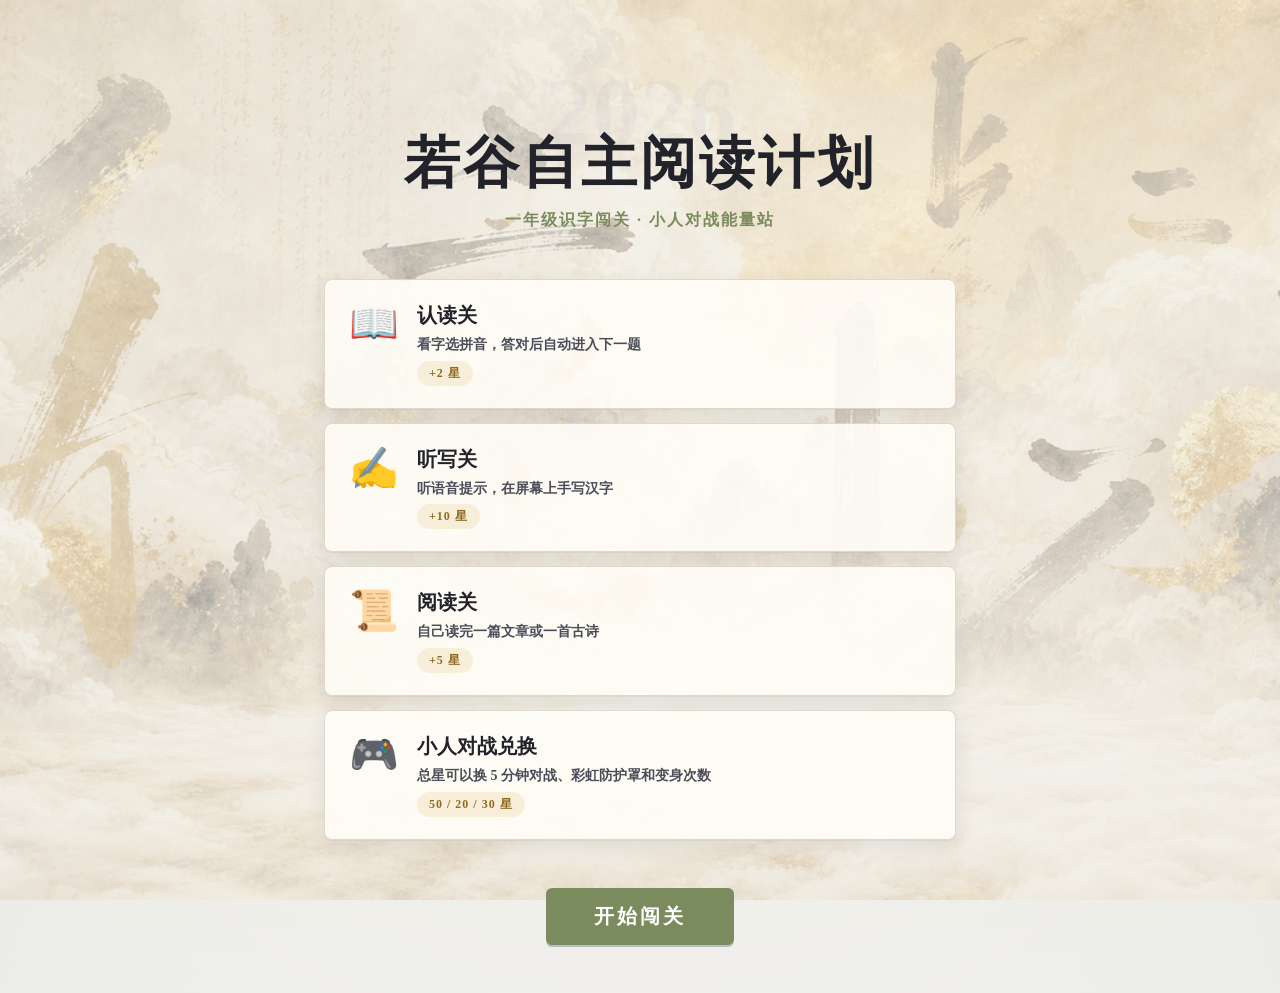
==== index.html @ 194ad08b "Deploy: add Ruogu duel stage, myth backgrounds, and star exchange - Add 若谷小人对战台 with character-based" ====
<!doctype html>
<html lang="zh-CN">
  <head>
    <meta charset="UTF-8" />
    <meta name="viewport" content="width=device-width, initial-scale=1, viewport-fit=cover, user-scalable=no" />
    <meta name="theme-color" content="#2c4a7c" />
    <meta name="apple-mobile-web-app-capable" content="yes" />
    <meta name="mobile-web-app-capable" content="yes" />
    <meta name="apple-mobile-web-app-status-bar-style" content="black-translucent" />
    <meta name="apple-mobile-web-app-title" content="自主阅读" />
    <title>若谷自主阅读计划</title>
    <link rel="manifest" href="./manifest.webmanifest" />
    <link rel="apple-touch-icon" href="./icons/icon-180.png" />
    <link rel="stylesheet" href="./styles.css" />
    <style>
      :root {
        --primary: #7a8b5e;
        --primary-deep: #4a5538;
        --accent: #b8453a;
      }
      .page-bg {
        position: fixed;
        inset: 0;
        z-index: 0;
        background-size: cover;
        background-position: center;
        background-repeat: no-repeat;
      }
      .page-bg::before {
        content: "";
        position: absolute;
        inset: 0;
        background: rgba(244, 242, 237, .62);
      }
    </style>
  </head>
  <body>
    <div class="page-bg" style="background-image: url('./assets/backgrounds/06_cloud_characters.png');"></div>
    <main class="landing-shell">
      <div class="landing-hero">
        <span class="landing-number">2026</span>
        <h1 class="landing-title">若谷自主阅读计划</h1>
        <p class="landing-sub">一年级识字闯关 · 小人对战能量站</p>
      </div>

      <section class="module-grid">
        <div class="module-card" data-mode="recognize">
          <div class="module-icon">&#x1F4D6;</div>
          <div class="module-card-body">
            <h3>认读关</h3>
            <p>看字选拼音，答对后自动进入下一题</p>
            <span class="module-stars">+2 星</span>
          </div>
        </div>
        <div class="module-card" data-mode="dictation">
          <div class="module-icon">&#x270D;</div>
          <div class="module-card-body">
            <h3>听写关</h3>
            <p>听语音提示，在屏幕上手写汉字</p>
            <span class="module-stars">+10 星</span>
          </div>
        </div>
        <div class="module-card" data-mode="reading">
          <div class="module-icon">&#x1F4DC;</div>
          <div class="module-card-body">
            <h3>阅读关</h3>
            <p>自己读完一篇文章或一首古诗</p>
            <span class="module-stars">+5 星</span>
          </div>
        </div>
        <div class="module-card" onclick="location.href='./若谷冒险游戏/index.html'">
          <div class="module-icon">&#x1F3AE;</div>
          <div class="module-card-body">
            <h3>小人对战兑换</h3>
            <p>总星可以换 5 分钟对战、彩虹防护罩和变身次数</p>
            <span class="module-stars">50 / 20 / 30 星</span>
          </div>
        </div>
      </section>

      <div class="landing-cta">
        <a class="landing-button" href="./game.html">开始闯关</a>
      </div>
    </main>
  </body>
</html>
---- styles.css ----
/* ============================================
   晴空染坊 Sky & Indigo — 若谷汉字闯关
   美学方向：蓝靛染布 × 编辑杂志风
   ============================================ */

:root {
  /* ---- Font stacks: 禁止 Inter / Roboto / Arial ---- */
  --font-display: 'KaiTi', 'STKaiti', '华文楷体', '楷体', 'Noto Serif CJK SC', serif;
  --font-heading: 'KaiTi', 'STKaiti', '华文楷体', '楷体', 'Noto Serif CJK SC', serif;
  --font-body: 'KaiTi', 'STKaiti', '华文楷体', '楷体', 'Noto Serif CJK SC', serif;
  --font-latin: 'Georgia', 'Noto Serif', 'Charter', serif;
  --font-ui: 'Times New Roman', 'STIX Two Text', serif;

  /* ---- Palette ---- */
  --paper: #f7f6f2;
  --paper-warm: #eeede6;
  --ink: #22222a;
  --ink-soft: #4a4d58;
  --ink-muted: #9a9a98;
  --primary: #5b7cb5;
  --primary-deep: #2c4a7c;
  --accent: #d4684c;
  --accent-deep: #b84a30;
  --line: #d8d6ce;

  /* ---- Shadows ---- */
  --shadow-soft: 0 1px 4px rgba(0, 0, 0, .04);
  --shadow-card: 0 2px 12px rgba(0, 0, 0, .05);
  --shadow-button: 0 2px 0 rgba(44, 74, 124, .25);

  /* ---- Page ---- */
  --page-bg:
    radial-gradient(ellipse at 50% 30%, transparent 55%, rgba(91, 124, 181, .04) 100%),
    linear-gradient(180deg, #f7f6f2 0%, #f0eee8 40%, #eeede6 70%, #f2f1ec 100%);

  font-family: var(--font-body);
}

* { box-sizing: border-box; }

body {
  margin: 0;
  min-height: 100vh;
  color: var(--ink);
  background: var(--page-bg);
  -webkit-font-smoothing: antialiased;
}

body::before {
  content: '';
  position: fixed;
  inset: 0;
  z-index: 0;
  pointer-events: none;
  opacity: .04;
  background-image: url("data:image/svg+xml,%3Csvg viewBox='0 0 256 256' xmlns='http://www.w3.org/2000/svg'%3E%3Cfilter id='n'%3E%3CfeTurbulence type='fractalNoise' baseFrequency='1.3' numOctaves='5'/%3E%3C/filter%3E%3Crect width='100%25' height='100%25' filter='url(%23n)'/%3E%3C/svg%3E");
}

button {
  border: 0;
  font: inherit;
  cursor: pointer;
  touch-action: manipulation;
}

/* ---- Shell ---- */
.app-shell {
  width: min(980px, 100%);
  min-height: 100vh;
  margin: 0 auto;
  padding: max(18px, env(safe-area-inset-top)) 18px max(22px, env(safe-area-inset-bottom));
  display: grid;
  grid-template-rows: auto auto auto 1fr auto;
  gap: 16px;
  position: relative;
  z-index: 1;
}

/* ---- Topbar ---- */
.topbar {
  display: flex;
  align-items: flex-end;
  justify-content: space-between;
  gap: 16px;
  padding-bottom: 16px;
  border-bottom: 1px solid var(--line);
  position: relative;
}

.topbar::before {
  content: '01';
  position: absolute;
  top: -14px;
  left: -6px;
  font-family: var(--font-latin);
  font-size: 88px;
  font-weight: 700;
  color: rgba(91, 124, 181, .055);
  line-height: 1;
  pointer-events: none;
}

.eyebrow {
  margin: 0 0 4px;
  color: var(--primary);
  font-family: var(--font-latin);
  font-size: 11px;
  font-weight: 700;
  letter-spacing: 3px;
  text-transform: uppercase;
}

h1 {
  margin: 0;
  font-family: var(--font-heading);
  font-size: clamp(30px, 6vw, 54px);
  letter-spacing: 2px;
  line-height: 1.1;
}

.stats {
  display: flex;
  gap: 6px;
}

.stats div {
  width: auto;
  min-width: 64px;
  padding: 6px 14px;
  border: 1px solid var(--line);
  border-radius: 6px;
  background: rgba(255, 255, 255, .65);
  display: flex;
  flex-direction: row;
  align-items: center;
  gap: 6px;
  box-shadow: var(--shadow-soft);
}

.stats div:first-child::before {
  content: '\2605';
  font-size: 16px;
  color: var(--accent);
}

.stats div:last-child::before {
  content: '\2726';
  font-size: 14px;
  color: var(--primary);
}

.stats div:only-child::before {
  content: '\2605';
  font-size: 16px;
  color: var(--accent);
}

.stats span {
  display: inline;
  font-family: var(--font-ui);
  font-size: 22px;
  font-weight: 700;
  line-height: 1;
}

.stats small {
  color: var(--ink-muted);
  font-size: 12px;
  font-weight: 700;
}

.profile-tool-button {
  align-self: center;
  min-height: 34px;
  padding: 6px 12px;
  border: 1px solid var(--line);
  border-radius: 6px;
  background: rgba(255,255,255,.72);
  color: var(--primary-deep);
  font-weight: 900;
  box-shadow: var(--shadow-soft);
}

.profile-overlay {
  position: fixed;
  inset: 0;
  z-index: 80;
  display: grid;
  place-items: center;
  padding: 18px;
  background: rgba(34,34,42,.46);
}

.profile-card {
  width: min(720px, 100%);
  position: relative;
  display: grid;
  gap: 12px;
  padding: 20px;
  border: 1px solid var(--line);
  border-radius: 6px;
  background: var(--paper);
  box-shadow: 0 20px 50px rgba(0,0,0,.2);
}

.profile-card h2 { margin: 0; font-size: clamp(28px, 5vw, 42px); }
.profile-note { margin: 0; color: var(--ink-soft); font-weight: 800; line-height: 1.5; }

.profile-card textarea {
  width: 100%;
  min-height: 240px;
  resize: vertical;
  border: 1px solid var(--line);
  border-radius: 6px;
  background: #fff;
  color: var(--ink);
  padding: 10px;
  font-family: var(--font-ui);
  font-size: 13px;
  line-height: 1.4;
}

.profile-field {
  display: grid;
  gap: 6px;
  color: var(--ink-soft);
  font-weight: 900;
}

.profile-field textarea {
  min-height: 96px;
}

.profile-actions {
  display: flex;
  gap: 10px;
  flex-wrap: wrap;
}

.profile-file-button {
  min-height: 44px;
  display: inline-flex;
  align-items: center;
  justify-content: center;
  padding: 10px 24px;
  border: 1px solid var(--line);
  border-radius: 999px;
  background: rgba(255,255,255,.65);
  color: var(--primary-deep);
  font-weight: 900;
  cursor: pointer;
}

.profile-file-button input {
  position: absolute;
  opacity: 0;
  pointer-events: none;
  width: 1px;
  height: 1px;
}

.profile-raw summary {
  color: var(--primary-deep);
  font-weight: 900;
  cursor: pointer;
  margin-bottom: 8px;
}

.profile-close {
  position: absolute;
  top: 10px;
  right: 10px;
  width: 34px;
  height: 34px;
  border-radius: 50%;
  background: #fff;
  color: var(--ink-soft);
  font-weight: 900;
}

/* ---- Quest card ---- */
.quest-card {
  position: relative;
  overflow: hidden;
  display: flex;
  align-items: center;
  justify-content: space-between;
  gap: 16px;
  padding: 20px 24px;
  border: 1px solid var(--line);
  border-radius: 6px;
  background: rgba(255, 255, 255, .45);
  box-shadow: var(--shadow-card);
}

.quest-card::before {
  content: '';
  position: absolute;
  top: -50%;
  right: -20%;
  width: 60%;
  height: 200%;
  background: linear-gradient(135deg, transparent 40%, rgba(91, 124, 181, .04) 100%);
  transform: rotate(-15deg);
  pointer-events: none;
}

.quest-card p {
  margin: 0 0 4px;
  font-family: var(--font-latin);
  font-size: 11px;
  font-weight: 700;
  letter-spacing: 3px;
  text-transform: uppercase;
  color: var(--ink-muted);
}

.quest-card strong {
  font-family: var(--font-display);
  font-size: clamp(22px, 4vw, 30px);
}

.quest-card small {
  display: block;
  margin-top: 6px;
  color: var(--ink-muted);
  font-weight: 700;
}

/* ---- Mode tabs ---- */
.mode-tabs {
  display: grid;
  grid-template-columns: repeat(3, 1fr);
  gap: 1px;
  border: 1px solid var(--line);
  border-radius: 6px;
  overflow: hidden;
}

.tab {
  height: 56px;
  border-radius: 0;
  background: rgba(255, 255, 255, .6);
  color: var(--ink-soft);
  font-size: 15px;
  font-weight: 800;
  border-right: 1px solid var(--line);
  display: flex;
  align-items: center;
  justify-content: center;
  gap: 6px;
  transition: background .15s ease;
}

.tab:last-child { border-right: 0; }

.tab:hover {
  background: rgba(255, 255, 255, .85);
  border-color: var(--line);
  transform: none;
  box-shadow: none;
}

.tab.active {
  background: var(--primary);
  color: #fff;
  border-color: var(--primary);
  box-shadow: inset 0 1px 0 rgba(255, 255, 255, .15);
  transform: none;
}

/* ---- Scope bar ---- */
.scope-tabs {
  display: flex;
  gap: 8px;
  justify-content: center;
  margin-bottom: 10px;
}

.scope-tab {
  font-family: inherit;
  font-size: 14px;
  font-weight: 800;
  padding: 5px 18px;
  border-radius: 999px;
  border: 1px solid var(--line);
  background: rgba(255, 255, 255, .65);
  color: var(--ink-soft);
  cursor: pointer;
  transition: all .15s ease;
}

.scope-tab:hover {
  border-color: var(--primary);
  transform: translateY(-1px);
}

.scope-tab.active {
  background: var(--primary);
  color: #fff;
  border-color: var(--primary);
  box-shadow: 0 2px 8px rgba(91, 124, 181, .25);
}

/* ---- Stage row ---- */
.stage {
  min-height: 440px;
  display: grid;
}

.stage-row {
  display: grid;
  grid-template-columns: minmax(0, 1fr) 260px;
  gap: 16px;
  align-items: stretch;
}

/* 阅读关列表等无侧栏内容撑满 */
.stage-row:has(.forge-side.hidden) {
  grid-template-columns: 1fr;
}

.stage-row > .stage { min-width: 0; }

.duel-exchange {
  display: grid;
  gap: 12px;
  align-content: start;
  padding: 14px;
  border: 1px solid var(--line);
  border-radius: 6px;
  background:
    radial-gradient(circle at 90% 10%, rgba(212, 104, 76, .09), transparent 16rem),
    rgba(255, 255, 255, .6);
  box-shadow: var(--shadow-soft);
  min-height: 100%;
}

.duel-exchange-head {
  display: grid;
  gap: 10px;
  padding-bottom: 10px;
  border-bottom: 1px solid var(--line);
}

.duel-exchange-head p {
  margin: 0 0 4px;
  color: var(--ink-muted);
  font-family: var(--font-latin);
  font-size: 11px;
  font-weight: 700;
  letter-spacing: 2px;
  text-transform: uppercase;
}

.duel-exchange-head strong {
  display: block;
  color: var(--primary-deep);
  font-size: 21px;
  line-height: 1.25;
}

.duel-open-link {
  min-height: 40px;
  display: grid;
  place-items: center;
  padding: 8px 14px;
  border-radius: 6px;
  background: var(--primary-deep);
  color: #fff;
  font-weight: 900;
  text-decoration: none;
}

.duel-wallet {
  display: grid;
  grid-template-columns: 1fr;
  gap: 8px;
}

.duel-wallet span {
  min-height: 54px;
  display: grid;
  align-content: center;
  gap: 2px;
  padding: 8px 12px;
  border: 1px solid var(--line);
  border-radius: 6px;
  background: #fff;
  color: var(--ink-soft);
  font-weight: 800;
}

.duel-wallet span strong {
  color: var(--primary-deep);
  font-family: var(--font-ui);
  font-size: 24px;
  line-height: 1;
}

.duel-wallet span small {
  color: var(--ink-muted);
  font-size: 12px;
  font-weight: 900;
}

.duel-buy-row {
  display: grid;
  gap: 8px;
}

.duel-buy-row button {
  width: 100%;
  min-height: 44px;
  border-radius: 6px;
  padding: 8px 14px;
}

.duel-buy-row button:disabled {
  opacity: .45;
  cursor: not-allowed;
}

.duel-exchange-feedback {
  color: var(--ink-muted);
  font-size: 13px;
  font-weight: 800;
  line-height: 1.45;
}

/* ---- Cards ---- */
.study-card,
.challenge,
.reader,
.armory,
.result-card {
  align-self: stretch;
  border: 1px solid var(--line);
  border-radius: 6px;
  background: rgba(255, 255, 255, .65);
  box-shadow: var(--shadow-card);
  padding: clamp(18px, 4vw, 34px);
}

/* ---- Duel stage ---- */
.duel-card {
  align-self: stretch;
  border: 1px solid var(--line);
  border-radius: 6px;
  background: rgba(255, 255, 255, .65);
  box-shadow: var(--shadow-card);
  padding: clamp(12px, 2vw, 18px);
  display: grid;
  gap: 12px;
}

.duel-head,
.duel-actions {
  display: flex;
  justify-content: space-between;
  gap: 12px;
  align-items: center;
}

.duel-head h2 { margin: 0; font-size: clamp(26px, 5vw, 42px); }
.duel-head span { color: var(--ink-muted); font-weight: 800; }

.duel-record {
  min-width: 90px;
  padding: 8px 12px;
  border: 1px solid var(--line);
  border-radius: 6px;
  background: #fff;
  color: var(--primary-deep);
  font-weight: 900;
  text-align: center;
}

.duel-layout {
  display: grid;
  grid-template-columns: 190px minmax(0, 1fr) 190px;
  gap: 10px;
  align-items: stretch;
}

.duel-panel {
  display: grid;
  align-content: start;
  gap: 8px;
  padding: 10px;
  border: 1px solid var(--line);
  border-radius: 6px;
  background: rgba(247, 246, 242, .7);
}

.duel-panel-title {
  display: grid;
  gap: 2px;
  color: var(--primary-deep);
}

.duel-panel-title span {
  color: var(--ink-muted);
  font-weight: 800;
  font-size: 13px;
}

.duel-panel select {
  width: 100%;
  min-height: 34px;
  border: 1px solid var(--line);
  border-radius: 6px;
  background: #fff;
  padding: 6px 8px;
  font: inherit;
  font-weight: 800;
}

.duel-moves {
  display: grid;
  grid-template-columns: repeat(3, minmax(0, 1fr));
  gap: 6px;
}

.duel-moves button {
  min-height: 48px;
  display: grid;
  place-items: center;
  gap: 2px;
  border: 1px solid var(--line);
  border-radius: 6px;
  background: #fff;
  box-shadow: var(--shadow-button);
  color: var(--ink);
  font: inherit;
  font-weight: 900;
  cursor: pointer;
}

.duel-moves span {
  width: 24px;
  height: 24px;
  display: grid;
  place-items: center;
  border-radius: 50%;
  background: var(--primary);
  color: #fff;
  font-size: 13px;
}

.duel-panel.right .duel-moves span { background: var(--accent); }
.duel-moves b { font-size: 12px; line-height: 1.1; }

.duel-stage {
  display: grid;
  grid-template-rows: auto 1fr auto;
  min-height: 430px;
  border: 1px solid var(--line);
  border-radius: 6px;
  overflow: hidden;
  background: rgba(255, 255, 255, .45);
}

.duel-score {
  display: grid;
  grid-template-columns: 1fr auto 1fr;
  gap: 8px;
  align-items: center;
  padding: 8px;
  border-bottom: 1px solid var(--line);
}

.duel-score > strong {
  width: 44px;
  height: 44px;
  display: grid;
  place-items: center;
  border-radius: 50%;
  background: var(--primary-deep);
  color: #fff;
}

.duel-hp {
  display: grid;
  gap: 4px;
  color: var(--ink-soft);
  font-weight: 900;
}

.duel-hp.right { text-align: right; }
.duel-hp i { height: 10px; border-radius: 999px; background: var(--line); overflow: hidden; }
.duel-hp em { display: block; height: 100%; background: linear-gradient(90deg, #5e9c67, #c9bd4d); transition: width .25s ease; }
.duel-hp.right em { margin-left: auto; background: linear-gradient(90deg, #e3a240, var(--accent)); }
.duel-hp small { color: var(--ink-muted); }

.duel-arena {
  position: relative;
  min-height: 330px;
  overflow: hidden;
  background:
    radial-gradient(circle at 50% 28%, rgba(212, 104, 76, .16), transparent 14rem),
    linear-gradient(180deg, #e5edf1, #f5f1e7 52%, #b49b70);
}

.duel-sun {
  position: absolute;
  top: 28px;
  left: 50%;
  width: 96px;
  height: 96px;
  transform: translateX(-50%);
  border-radius: 50%;
  background: radial-gradient(circle at 35% 30%, #fff8d8, #d6a642);
  opacity: .55;
}

.duel-ground {
  position: absolute;
  left: -5%;
  right: -5%;
  bottom: 0;
  height: 96px;
  background: linear-gradient(180deg, #a98a60, #6e5945);
}

.duel-fighter {
  position: absolute;
  bottom: 64px;
  width: 132px;
  height: 140px;
  display: grid;
  place-items: center;
  transform-origin: 50% 100%;
  z-index: 3;
}

.duel-fighter.left { left: 13%; }
.duel-fighter.right { right: 13%; transform: scaleX(-1); }
.duel-sprite { width: 132px; height: 132px; object-fit: contain; filter: drop-shadow(0 14px 12px rgba(0,0,0,.18)); }
.duel-weapon { position: absolute; width: 54px; height: 54px; object-fit: cover; border-radius: 6px; right: -4px; top: 18px; opacity: .75; mix-blend-mode: multiply; }
.duel-fighter.right .duel-weapon { right: auto; left: -4px; }

.duel-fighter.idle { animation: duelIdle 1.4s ease-in-out infinite; }
.duel-fighter.charge { animation: duelCharge .58s ease; }
.duel-fighter.right.charge { animation: duelChargeRight .58s ease; }
.duel-fighter.smash { animation: duelSmash .62s ease; }
.duel-fighter.spin { animation: duelSpin .7s ease; }
.duel-fighter.kick { animation: duelKick .68s ease; }
.duel-fighter.right.kick { animation: duelKickRight .68s ease; }
.duel-fighter.combo { animation: duelCombo .78s ease; }
.duel-fighter.right.combo { animation: duelComboRight .78s ease; }
.duel-fighter.dodge { animation: duelDodge .5s ease; }
.duel-fighter.guard { filter: drop-shadow(0 0 18px rgba(91,124,181,.58)); }
.duel-fighter.beam { animation: duelCast .62s ease; }
.duel-fighter.bind { animation: duelCast .62s ease; }
.duel-fighter.ultimate { animation: duelUltimate .92s ease; filter: drop-shadow(0 0 26px rgba(214,166,66,.75)); }
.duel-fighter.hurt { animation: duelHurt .42s ease; }
.duel-fighter.left.hurt { animation: duelHurtLeft .42s ease; }
.duel-fighter.win { animation: duelWin .85s ease-in-out infinite; }

.duel-impact,
.duel-damage {
  position: absolute;
  z-index: 8;
  opacity: 0;
  pointer-events: none;
}

.duel-impact {
  top: 48%;
  width: 14px;
  height: 14px;
  border-radius: 50%;
  background: radial-gradient(circle, #fff 0 8%, #f2cf78 15% 30%, rgba(212,104,76,.55) 34%, transparent 70%);
}

.duel-impact.show { animation: duelImpact .42s ease; }
.duel-damage { top: 38%; color: var(--accent); font-size: 28px; font-weight: 900; text-shadow: 0 2px #fff; }
.duel-damage.show { animation: duelDamage .72s ease; }

.duel-line {
  min-height: 38px;
  padding: 8px 10px;
  border-top: 1px solid var(--line);
  color: var(--primary-deep);
  font-weight: 900;
}

@keyframes duelIdle { 0%,100%{translate:0 0} 50%{translate:0 -5px} }
@keyframes duelCharge { 0%{translate:0 0} 45%{translate:140px 0; scale:1.05} 100%{translate:0 0} }
@keyframes duelChargeRight { 0%{translate:0 0} 45%{translate:-140px 0; scale:1.05} 100%{translate:0 0} }
@keyframes duelSmash { 0%{translate:0 0; rotate:0} 42%{translate:0 -36px; rotate:-9deg} 62%{translate:20px 8px; rotate:7deg} 100%{translate:0 0; rotate:0} }
@keyframes duelSpin { 0%{rotate:0; scale:1} 55%{rotate:360deg; scale:1.08} 100%{rotate:0; scale:1} }
@keyframes duelKick { 0%{translate:0 0; rotate:0} 48%{translate:86px -44px; rotate:-18deg} 100%{translate:0 0; rotate:0} }
@keyframes duelKickRight { 0%{translate:0 0; rotate:0} 48%{translate:-86px -44px; rotate:-18deg} 100%{translate:0 0; rotate:0} }
@keyframes duelCombo { 0%{translate:0 0} 25%{translate:60px 0} 45%{translate:20px 0} 68%{translate:86px -5px} 100%{translate:0 0} }
@keyframes duelComboRight { 0%{translate:0 0} 25%{translate:-60px 0} 45%{translate:-20px 0} 68%{translate:-86px -5px} 100%{translate:0 0} }
@keyframes duelDodge { 0%{translate:0 0; opacity:1} 45%{translate:-48px -10px; opacity:.4} 100%{translate:0 0; opacity:1} }
@keyframes duelCast { 0%{scale:1} 45%{scale:1.08; translate:0 -8px} 100%{scale:1; translate:0 0} }
@keyframes duelUltimate { 0%{scale:1; translate:0 0} 35%{scale:1.16; translate:0 -24px} 56%{scale:1.2; translate:90px 0} 100%{scale:1; translate:0 0} }
@keyframes duelHurt { 0%{translate:0 0} 40%{translate:28px 0; rotate:5deg} 100%{translate:0 0} }
@keyframes duelHurtLeft { 0%{translate:0 0} 40%{translate:-28px 0; rotate:-5deg} 100%{translate:0 0} }
@keyframes duelWin { 0%,100%{translate:0 0} 50%{translate:0 -10px; rotate:3deg} }
@keyframes duelImpact { 0%{opacity:0; scale:.2} 42%{opacity:1; scale:8} 100%{opacity:0; scale:11} }
@keyframes duelDamage { 0%{opacity:0; translate:0 8px; scale:.8} 20%{opacity:1} 100%{opacity:0; translate:0 -48px; scale:1.12} }


.forge-scene {
  align-self: stretch;
  border: 1px solid var(--line);
  border-radius: 6px;
  background: rgba(255, 255, 255, .65);
  box-shadow: var(--shadow-card);
  padding: clamp(18px, 4vw, 34px);
}

.study-card {
  display: grid;
  grid-template-rows: auto 1fr auto auto auto;
  text-align: center;
}

/* ---- Level badge ---- */
.level-badge {
  justify-self: start;
  padding: 6px 14px;
  border-radius: 4px;
  background: var(--primary);
  color: #fff;
  font-family: var(--font-ui);
  font-size: 13px;
  font-weight: 700;
  letter-spacing: 1px;
}

.card-pinyin {
  min-height: 40px;
  color: var(--primary-deep);
  font-family: var(--font-ui);
  font-size: clamp(24px, 5vw, 38px);
  font-weight: 700;
}

/* ---- Big word ---- */
.big-word {
  display: grid;
  place-items: center;
  min-height: 180px;
  font-family: var(--font-display);
  font-size: clamp(126px, 24vw, 230px);
  line-height: 1;
  font-weight: 900;
  color: var(--ink);
  text-shadow: 0 8px 0 rgba(44, 74, 124, .07);
}

.big-word-phrase {
  min-height: 140px;
  font-size: clamp(56px, 13vw, 132px);
  letter-spacing: 4px;
  padding: 0 8px;
  word-break: keep-all;
}

/* ---- Word source ---- */
.word-source {
  text-align: center;
  color: var(--ink-muted);
  font-size: clamp(14px, 2.6vw, 18px);
  font-weight: 800;
  letter-spacing: 1px;
  margin: 2px 0 6px;
  opacity: .85;
}

.hit-hint {
  font-size: 15px;
  color: var(--ink-muted);
  margin: 4px 0 8px;
}

.word-meta {
  color: var(--ink-muted);
  font-size: clamp(20px, 3.3vw, 30px);
  font-weight: 800;
}

.sentence {
  min-height: 58px;
  margin-top: 14px;
  color: #3a3d44;
  font-size: clamp(20px, 3vw, 28px);
  line-height: 1.5;
}

/* ---- Actions ---- */
.actions {
  margin-top: 22px;
  display: grid;
  grid-template-columns: 56px 1fr 1fr;
  gap: 10px;
}

.two-actions { grid-template-columns: repeat(2, minmax(0, 1fr)); }
.three-actions { grid-template-columns: repeat(3, minmax(0, 1fr)); }

.single-action { grid-template-columns: minmax(0, 1fr); }

.icon-button,
.soft-button,
.primary-button,
.option,
.reader button {
  min-height: 54px;
  border-radius: 6px;
  font-weight: 800;
  transition: transform .12s ease, box-shadow .12s ease;
}

.icon-button {
  background: var(--primary);
  color: #fff;
  font-size: 18px;
  box-shadow: var(--shadow-soft);
}

.soft-button {
  background: rgba(91, 124, 181, .1);
  color: var(--primary-deep);
  box-shadow: var(--shadow-soft);
}

.primary-button {
  background: var(--primary);
  color: #fff;
  padding-inline: 18px;
  box-shadow: var(--shadow-button);
}

.primary-button:active {
  transform: translateY(1px);
  box-shadow: 0 1px 0 rgba(44, 74, 124, .2);
}

.soft-button:active,
.icon-button:active {
  transform: translateY(1px);
}

/* ---- Challenge ---- */
.challenge {
  display: grid;
  grid-template-rows: auto auto 1fr auto auto;
  gap: 18px;
}

.prompt {
  color: var(--ink-muted);
  font-size: 16px;
  font-weight: 800;
}

.target {
  min-height: 112px;
  display: grid;
  place-items: center;
  border: 1px dashed var(--line);
  border-radius: 6px;
  color: var(--primary-deep);
  font-family: var(--font-display);
  font-size: clamp(54px, 13vw, 116px);
  font-weight: 900;
}

.listen-target {
  background: rgba(91, 124, 181, .06);
}

/* ---- Handwrite pad ---- */
.handwrite-pad {
  width: min(680px, 100%);
  aspect-ratio: 12 / 7;
  margin: 0 auto;
  border: 1px solid var(--line);
  border-radius: 6px;
  background: #fff;
  touch-action: none;
  box-shadow: var(--shadow-soft);
}

.handwrite-pad.multi {
  width: 100%;
  max-width: 900px;
  aspect-ratio: var(--pad-ratio, 12 / 7);
}

/* ---- Pinyin ---- */
.py {
  font-family: var(--font-ui);
  letter-spacing: .5px;
}

/* ---- OCR ---- */
.ocr-status {
  padding: 12px 16px;
  border-radius: 6px;
  text-align: center;
  font-weight: 800;
  font-size: 16px;
  background: #eff2f7;
  color: var(--ink);
}

.ocr-status.ocr-ok {
  background: #e2efe6;
  color: #1e4a2e;
}

.ocr-status.ocr-warn {
  background: #fef5e7;
  color: #7c5800;
}

.ocr-spinner {
  display: inline-block;
  width: 18px;
  height: 18px;
  border: 3px solid rgba(91, 124, 181, .2);
  border-top-color: var(--primary);
  border-radius: 50%;
  animation: ocrSpin .7s linear infinite;
  vertical-align: middle;
  margin-right: 6px;
}

@keyframes ocrSpin { to { transform: rotate(360deg); } }

.ocr-settings {
  display: grid;
  grid-template-columns: 1fr auto;
  gap: 8px;
  align-items: center;
  padding: 10px;
  border-radius: 6px;
  background: rgba(255, 255, 255, .65);
  border: 1px solid var(--line);
}

.ocr-settings[hidden],
.ocr-status[hidden] { display: none; }

.ocr-settings small {
  grid-column: 1 / -1;
  color: var(--ink-muted);
  font-size: 12px;
}

.ocr-settings small a {
  color: var(--primary);
  font-weight: 800;
}

.ocr-key-input {
  padding: 8px 12px;
  border-radius: 6px;
  border: 1px solid var(--line);
  font-size: 14px;
  background: #fff;
}

.ocr-toggle {
  background: none;
  border: none;
  color: var(--ink-muted);
  font-size: 13px;
  font-weight: 800;
  cursor: pointer;
  text-decoration: underline;
  padding: 4px 0;
}

.ocr-toggle-mini {
  justify-self: end;
  width: 32px;
  height: 32px;
  padding: 0;
  font-size: 16px;
  opacity: .4;
  text-decoration: none;
  transition: opacity .15s ease;
}

.ocr-toggle-mini:hover { opacity: .85; }

.fallback-check {
  display: grid;
  gap: 12px;
  place-items: center;
}

.handwrite-preview {
  width: min(280px, 100%);
  border: 1px solid var(--line);
  border-radius: 6px;
  background: #fff;
}

.fallback-answer {
  font-size: 24px;
  font-weight: 900;
  color: var(--ink);
}

/* ---- Options grid ---- */
.options {
  display: grid;
  grid-template-columns: repeat(2, minmax(0, 1fr));
  gap: 12px;
  align-content: center;
}

.option-grid {
  display: grid;
  grid-template-columns: repeat(2, minmax(0, 1fr));
  gap: 12px;
}

.option {
  padding: 12px;
  background: #fff;
  border: 1px solid var(--line);
  font-family: var(--font-display);
  font-size: clamp(28px, 7vw, 54px);
  box-shadow: var(--shadow-soft);
  transition: border-color .15s ease;
}

.option:hover {
  transform: none;
  border-color: var(--primary);
  box-shadow: var(--shadow-soft);
}

.option:active { transform: scale(.97); }

.pinyin-option {
  font-size: clamp(24px, 5.2vw, 40px);
  color: var(--ink);
  font-family: var(--font-ui);
  font-weight: 600;
  letter-spacing: .5px;
}

.option small {
  display: block;
  margin-top: 4px;
  color: var(--ink-muted);
  font-size: 16px;
}

/* ---- Feedback ---- */
.feedback {
  min-height: 34px;
  color: var(--accent);
  font-size: 24px;
  font-weight: 900;
}

/* ---- Reader ---- */
.reader {
  display: grid;
  gap: 18px;
}

.reader-browser {
  display: grid;
  gap: 14px;
}

/* ---- Result card ---- */
.result-card {
  display: grid;
  gap: 16px;
  place-items: center;
  text-align: center;
}

.result-card h2 {
  margin: 0;
  font-size: clamp(30px, 7vw, 56px);
}

.result-card p {
  margin: 0;
  color: var(--ink-muted);
  font-size: 20px;
  font-weight: 800;
}

.gain {
  width: 132px;
  height: 132px;
  border-radius: 999px;
  display: grid;
  place-items: center;
  background: linear-gradient(180deg, var(--primary), var(--primary-deep));
  color: #fff;
  font-family: var(--font-ui);
  font-size: 54px;
  font-weight: 700;
  box-shadow:
    0 0 30px rgba(91, 124, 181, .3),
    0 8px 16px rgba(0, 0, 0, .06);
}

/* ---- Forge scene ---- */
.forge-scene {
  position: relative;
  overflow: hidden;
  display: grid;
  gap: 18px;
  place-items: center;
  text-align: center;
  background:
    radial-gradient(circle at 50% 38%, rgba(91, 124, 181, .12), transparent 13rem),
    linear-gradient(180deg, #2c4a7c, #22222a);
  color: #fff;
  align-self: stretch;
  border: 1px solid #3a5590;
  border-radius: 6px;
  box-shadow: var(--shadow-card);
  padding: clamp(18px, 4vw, 34px);
}

.forge-core {
  position: relative;
  z-index: 1;
  display: grid;
  gap: 12px;
  place-items: center;
}

.forge-core h2 {
  margin: 0;
  font-size: clamp(34px, 8vw, 72px);
  color: #e8edf5;
  text-shadow: 0 6px 0 rgba(0, 0, 0, .24);
}

.forge-core p {
  margin: 0;
  color: #c5cfe0;
  font-size: clamp(18px, 4vw, 28px);
  font-weight: 900;
}

.forge-stars {
  color: #ffd43b;
  font-size: clamp(24px, 6vw, 48px);
  letter-spacing: 0;
  animation: starsDrop 900ms ease-out both;
}

.weapon-silhouette {
  width: 118px;
  height: 118px;
  border-radius: 50%;
  display: grid;
  place-items: center;
  border: 4px solid rgba(212, 104, 76, .4);
  background: linear-gradient(180deg, #fdf5f2, #e8a090);
  color: var(--accent-deep);
  font-size: 58px;
  font-weight: 900;
  box-shadow:
    0 4px 12px rgba(0, 0, 0, .08),
    0 0 24px rgba(212, 104, 76, .2);
}

.forge-weapon {
  width: clamp(136px, 26vw, 210px);
  height: clamp(136px, 26vw, 210px);
  color: #fff;
  background: radial-gradient(circle, #d4684c 0 32%, #e8a090 33% 62%, #fdf5f2 63% 100%);
  font-size: clamp(70px, 14vw, 120px);
  animation: forgePop 900ms cubic-bezier(.2, 1.4, .25, 1) both;
}

.weapon-silhouette.complete,
.forge-scene.unlock .forge-weapon {
  box-shadow:
    0 0 0 10px rgba(212, 104, 76, .12),
    0 0 42px rgba(212, 104, 76, .5),
    0 12px 0 rgba(0, 0, 0, .12);
}

/* ---- Fragments ---- */
.fragment-row {
  display: flex;
  flex-wrap: wrap;
  gap: 7px;
}

.fragment-row.small { gap: 4px; }

.fragment-dot {
  width: 18px;
  height: 18px;
  border-radius: 4px;
  background: #cfcdc6;
  border: 1px solid rgba(0, 0, 0, .08);
}

.fragment-row.small .fragment-dot {
  width: 12px;
  height: 12px;
  border-radius: 3px;
}

.fragment-dot.lit {
  background: linear-gradient(180deg, #fde8e2, var(--accent));
  border-color: var(--accent-deep);
  box-shadow: 0 0 10px rgba(212, 104, 76, .5);
}

.forge-dots .fragment-dot.lit:last-child {
  animation: lightPiece 760ms ease-out both;
}

/* ---- Sparks ---- */
.spark {
  position: absolute;
  width: 180px;
  height: 180px;
  border-radius: 50%;
  background: radial-gradient(circle, rgba(212, 104, 76, .7), transparent 62%);
  opacity: .4;
  animation: sparkSpin 1.8s ease-in-out infinite alternate;
}

.spark.s1 { left: 8%; top: 18%; }
.spark.s2 { right: 6%; top: 28%; animation-delay: 180ms; }
.spark.s3 { left: 42%; bottom: 4%; animation-delay: 340ms; }

/* ---- Current forge ---- */
.current-forge {
  display: grid;
  grid-template-columns: auto 1fr;
  gap: 16px;
  align-items: center;
  padding: 14px;
  border: 1px solid var(--line);
  border-radius: 6px;
  background: rgba(255, 255, 255, .5);
}

.current-forge h3 {
  margin: 2px 0 10px;
  font-size: clamp(24px, 5vw, 38px);
}

/* ---- Forge side panel ---- */
.forge-side {
  background: #f0efeb;
  border: 1px solid var(--line);
  border-radius: 6px;
  padding: 16px 14px;
  color: var(--ink);
  box-shadow: var(--shadow-card);
  font-family: var(--font-display);
  display: flex;
  flex-direction: column;
  min-height: 0;
}

.forge-side.hidden { display: none; }

.forge-side-head { text-align: center; margin-bottom: 10px; flex: 0 0 auto; }

.forge-side-eyebrow {
  font-size: 10px;
  letter-spacing: 4px;
  color: var(--primary);
  font-family: var(--font-latin);
  font-weight: 800;
  text-transform: uppercase;
}

.forge-side-name {
  margin: 4px 0 2px;
  font-size: 20px;
  color: var(--ink);
}

.forge-side-meta {
  margin: 0;
  font-size: 12px;
  color: var(--ink-muted);
  font-family: var(--font-latin);
}

.forge-side-progress {
  margin-top: 8px;
  text-align: center;
  font-size: 13px;
  color: var(--ink-muted);
  letter-spacing: 1px;
  font-family: var(--font-ui);
  font-weight: 700;
  flex: 0 0 auto;
}

/* ---- Mini weapon grid ---- */
.forge-mini-grid {
  display: grid;
  grid-template-columns: repeat(5, 1fr);
  gap: 4px;
  margin-top: 10px;
  flex: 0 0 auto;
}

.mini-weapon {
  aspect-ratio: 1 / 1;
  border-radius: 4px;
  overflow: hidden;
  border: 1px solid transparent;
  background: #e0ded6;
  transition: border-color .3s, filter .3s;
}

.mini-weapon .mini-img {
  width: 100%;
  height: 100%;
}

.mini-weapon .mini-img img,
.mini-weapon .mini-img span {
  width: 100%;
  height: 100%;
  object-fit: cover;
  display: block;
}

.mini-weapon .mini-img span {
  display: grid;
  place-items: center;
  font-size: 18px;
  color: var(--ink);
}

.mini-weapon:not(.done) {
  filter: grayscale(1) brightness(.5) contrast(.8);
}

.mini-weapon.done {
  filter: none;
  border-color: rgba(91, 124, 181, .4);
}

.mini-weapon.current {
  border-color: var(--accent);
  box-shadow: 0 0 6px rgba(212, 104, 76, .35);
}

/* ---- Puzzle ---- */
.forge-puzzle {
  display: grid;
  gap: 2px;
  width: 100%;
  max-width: 300px;
  aspect-ratio: 1 / 1;
  margin: auto 0;
  border-radius: 6px;
  overflow: hidden;
  background: #d8d6ce;
  padding: 2px;
  box-shadow: inset 0 0 0 1px rgba(0, 0, 0, .06);
  flex: 0 0 auto;
}

.puzzle-cell {
  background-repeat: no-repeat;
  background-size: 100% 100%;
  border-radius: 3px;
  filter: grayscale(1) brightness(.45) contrast(.8);
  opacity: .78;
  transition: filter 600ms ease, opacity 600ms ease, box-shadow 600ms ease;
  position: relative;
}

.puzzle-cell.lit {
  filter: none;
  opacity: 1;
  box-shadow: 0 0 0 1px rgba(212, 104, 76, .35);
}

.puzzle-cell.just-lit {
  animation: puzzleLight 900ms cubic-bezier(.2, .8, .2, 1.2);
}

@keyframes puzzleLight {
  0%   { filter: grayscale(1) brightness(.45); opacity: .78; transform: scale(.92); box-shadow: 0 0 0 1px rgba(212,104,76,0); }
  20%  { filter: none; opacity: 1; transform: scale(1.18); box-shadow: 0 0 28px 8px rgba(212, 104, 76, .7), 0 0 0 2px var(--accent); }
  60%  { transform: scale(1.04); box-shadow: 0 0 18px 4px rgba(212, 104, 76, .45), 0 0 0 1px var(--accent); }
  100% { filter: none; opacity: 1; transform: scale(1); box-shadow: 0 0 0 1px rgba(212, 104, 76, .35); }
}

/* ---- Story / Reading ---- */
.reader h2 {
  margin: 0;
  font-size: clamp(26px, 6vw, 44px);
}

.story,
.reading-body {
  padding: 18px;
  border-radius: 6px;
  background: #fff;
  border: 1px solid var(--line);
  font-family: var(--font-display);
  font-size: clamp(25px, 5vw, 42px);
  line-height: 2.2;
}

.reading-body.is-poem {
  text-align: center;
  font-size: clamp(22px, 4.5vw, 36px);
  line-height: 2.4;
  padding: 24px 18px;
}

.reading-body ruby.rd-new {
  background: #fff8e6;
  border-radius: 4px;
  padding: 0 2px;
}

.story ruby,
.reading-body ruby { ruby-position: over; }

.story rt,
.reading-body rt {
  color: var(--accent);
  font-size: .38em;
  font-weight: 700;
  font-family: var(--font-ui);
}

.story-author {
  font-size: clamp(14px, 2.4vw, 18px);
  color: var(--ink-muted);
  font-weight: 800;
}

.story-meta .coverage-badge { margin-left: 8px; }

/* ---- Literacy strip ---- */
.literacy-strip {
  border: 1px solid var(--line);
  border-radius: 6px;
  background: rgba(255, 255, 255, .55);
  padding: 12px 14px;
  box-shadow: var(--shadow-soft);
  display: grid;
  gap: 10px;
}

.lit-summary {
  display: flex;
  justify-content: space-between;
  align-items: center;
  gap: 10px;
  font-size: 16px;
  cursor: pointer;
  user-select: none;
  flex-wrap: wrap;
}

.lit-summary strong {
  color: var(--primary-deep);
  white-space: nowrap;
}

.lit-stats {
  display: inline-flex;
  gap: 12px;
  font-family: var(--font-display);
  font-weight: 900;
  font-size: 14px;
  flex: 1;
  justify-content: flex-end;
}

.stat-read { color: var(--primary); }
.stat-write { color: #3a8a5f; }
.stat-review { color: #b84a30; }

.lit-toggle-btn {
  background: none;
  border: 1px solid var(--line);
  border-radius: 4px;
  padding: 2px 10px;
  font-size: 12px;
  color: var(--ink-muted);
  cursor: pointer;
  box-shadow: none;
  min-height: auto;
  white-space: nowrap;
}

.lit-char-grid {
  display: flex;
  flex-wrap: wrap;
  gap: 6px;
}

.lit-char {
  width: 38px;
  height: 38px;
  border-radius: 4px;
  display: inline-flex;
  align-items: center;
  justify-content: center;
  background: #e8e6df;
  color: #b5b2a8;
  font-family: var(--font-display);
  font-size: 18px;
  font-weight: 900;
  transition: all .3s ease;
  border: 1px solid transparent;
}

/* 未接触 */
.lit-char.unseen {
  background: #e8e6df;
  color: #b5b2a8;
}

/* 会认（含认过但尚未 mastered） */
.lit-char.can-read {
  background: #dce6f4;
  color: var(--primary-deep);
  border-color: #c4d5ec;
}

/* 会写 */
.lit-char.can-write {
  background: #d4edda;
  color: #1e5631;
  border-color: #b7e0c2;
  position: relative;
}

/* 会认且会写 */
.lit-char.mastered-both {
  background: linear-gradient(135deg, #dce6f4 0%, #d4edda 100%);
  color: #1d3358;
  border-color: var(--primary);
  position: relative;
}

/* 会写 / 双掌握：右上角小笔标记 */
.lit-char.can-write::after,
.lit-char.mastered-both::after {
  content: '✍';
  position: absolute;
  top: -7px;
  right: -5px;
  font-size: 10px;
  color: var(--accent-deep);
  text-shadow: 0 0 2px #fff;
}

/* 需要复习：橙色虚线描边 + 轻微脉动 */
.lit-char.review {
  background: #fff0eb;
  color: #b84a30;
  border: 2px dashed #d4684c;
  animation: reviewPulse 2s infinite;
}

@keyframes reviewPulse {
  0%, 100% { box-shadow: 0 0 0 0 rgba(212, 104, 76, 0.25); }
  50% { box-shadow: 0 0 8px 2px rgba(212, 104, 76, 0.15); }
}

/* 筛选条 */
.lit-filter-bar {
  display: flex;
  flex-wrap: wrap;
  gap: 8px;
  padding: 10px 0;
}

.lit-filter-pill {
  background: #fff;
  border: 1px solid var(--line);
  border-radius: 999px;
  padding: 4px 12px;
  font-size: 13px;
  color: var(--ink-soft);
  cursor: pointer;
  transition: all .2s ease;
  min-height: auto;
}

.lit-filter-pill.active {
  background: var(--primary);
  color: #fff;
  border-color: var(--primary);
}

.lit-empty-hint {
  text-align: center;
  color: var(--ink-muted);
  padding: 16px;
  font-size: 14px;
}

/* 识字条图例小圆点（保留兼容） */
.lit-legend {
  display: inline-flex;
  align-items: center;
  gap: 4px;
}

.lit-legend .dot {
  display: inline-block;
  width: 12px;
  height: 12px;
  border-radius: 3px;
  margin-left: 8px;
}

.lit-legend .dot.lvl-1 { background: #dce6f4; border: 1px solid #c4d5ec; }
.lit-legend .dot.lvl-2 { background: #9fbde2; border: 1px solid #85a9d6; }
.lit-legend .dot.lvl-3 { background: linear-gradient(180deg, var(--primary), var(--primary-deep)); }

.lit-legend em {
  font-style: normal;
  margin-left: 8px;
  color: var(--ink-muted);
  font-weight: 800;
}

/* ---- Story browser ---- */
.story-list { display: grid; gap: 10px; }

.story-pick {
  display: grid;
  gap: 4px;
  padding: 14px;
  border-radius: 6px;
  border: 1px solid var(--line);
  background: rgba(255, 255, 255, .7);
  text-align: left;
  cursor: pointer;
  transition: border-color .15s ease;
}

.story-pick:hover {
  transform: none;
  border-color: var(--primary);
  box-shadow: var(--shadow-soft);
}

.story-pick-head {
  display: flex;
  justify-content: space-between;
  align-items: center;
  gap: 10px;
}

.story-pick strong {
  font-size: 22px;
  font-family: var(--font-heading);
}

.story-pick small {
  color: var(--ink-muted);
  font-size: 14px;
  font-weight: 800;
}

/* 已读文章弱显示 */
.story-pick.is-read {
  background: rgba(247, 246, 242, .8);
  border-color: rgba(0, 0, 0, .06);
  opacity: .75;
}

.story-pick.is-read:hover {
  border-color: var(--line);
  box-shadow: none;
}

.story-pick.is-read strong {
  color: var(--ink-muted);
}

/* 继续读 */
.continue-reading-bar {
  display: flex;
  justify-content: center;
}

.continue-reading-btn {
  width: 100%;
  max-width: 420px;
  font-size: 18px;
  padding: 12px 18px;
}

/* 阅读筛选 */
.reading-filter-bar {
  display: flex;
  flex-wrap: wrap;
  gap: 8px;
}

.reading-filter-pill {
  background: #fff;
  border: 1px solid var(--line);
  border-radius: 999px;
  padding: 4px 12px;
  font-size: 13px;
  color: var(--ink-soft);
  cursor: pointer;
  transition: all .2s ease;
  min-height: auto;
}

.reading-filter-pill.active {
  background: var(--primary);
  color: #fff;
  border-color: var(--primary);
}

/* 推荐角标 */
.recommend-badge {
  background: #27ae60;
  color: #fff;
  border-radius: 4px;
  padding: 2px 8px;
  font-size: 12px;
  font-weight: 800;
  white-space: nowrap;
}

.story-meta {
  display: flex;
  justify-content: space-between;
  align-items: center;
  gap: 12px;
}

.story-meta h2 { margin: 0; flex: 1; }

/* ---- Coverage badge ---- */
.coverage-badge {
  padding: 4px 12px;
  border-radius: 999px;
  font-size: 14px;
  font-weight: 800;
  white-space: nowrap;
  background: #e8e6df;
  color: #8a8780;
}

.coverage-badge.high {
  background: #e2efe6;
  color: #1e4a2e;
}

.coverage-badge.mid {
  background: #fef5e7;
  color: #7c5800;
}

.coverage-badge.low {
  background: #fce8e4;
  color: #8b1a1a;
}

/* ---- Card entrance ---- */
.challenge,
.study-card,
.reader,
.result-card {
  animation: cardEnter 400ms cubic-bezier(.34, 1.56, .64, 1) both;
}

@keyframes cardEnter {
  from { opacity: 0; transform: translateY(24px) scale(.96); }
  to { opacity: 1; transform: translateY(0) scale(1); }
}

/* ---- Feedback animations ---- */
.feedback { transition: opacity .25s ease; }

.feedback.shake { animation: shake 400ms ease; }

.feedback.glow { animation: feedbackGlow 600ms ease; }

@keyframes shake {
  0%, 100% { transform: translateX(0); }
  20% { transform: translateX(-8px); }
  40% { transform: translateX(8px); }
  60% { transform: translateX(-6px); }
  80% { transform: translateX(4px); }
}

@keyframes feedbackGlow {
  0% { text-shadow: 0 0 0 transparent; }
  50% { text-shadow: 0 0 20px rgba(91, 124, 181, .5); }
  100% { text-shadow: 0 0 0 transparent; }
}

/* ---- Rule strip ---- */
.rule-strip {
  display: flex;
  flex-wrap: wrap;
  gap: 8px;
}

.rule-strip span {
  min-height: 34px;
  padding: 6px 14px;
  border-radius: 6px;
  display: grid;
  place-items: center;
  background: rgba(255, 255, 255, .6);
  border: 1px solid var(--line);
  color: var(--ink-muted);
  font-weight: 800;
}

/* ---- Armory ---- */
.armory { display: grid; gap: 16px; }

.armory-head {
  display: flex;
  justify-content: space-between;
  gap: 12px;
  align-items: end;
}

.armory h2 { margin: 0; font-size: clamp(28px, 6vw, 48px); }

.armory-count {
  color: var(--primary);
  font-weight: 900;
}

/* ---- Weapon grid ---- */
.weapon-grid {
  display: grid;
  grid-template-columns: repeat(3, minmax(0, 1fr));
  gap: 12px;
}

.rule-box {
  display: grid;
  gap: 4px;
  padding: 12px;
  border-radius: 6px;
  background: #fff;
  border: 1px solid var(--line);
}

.rule-box strong { color: var(--primary-deep); font-size: 16px; }
.rule-box span { color: var(--ink-soft); font-weight: 700; }

.weapon-card {
  min-height: 188px;
  padding: 12px;
  border-radius: 6px;
  border: 1px solid var(--line);
  background: #f5f4f1;
  display: grid;
  gap: 8px;
  align-content: start;
  text-align: left;
  filter: grayscale(.85);
  opacity: .68;
}

.weapon-card.unlocked {
  filter: none;
  opacity: 1;
  background: linear-gradient(180deg, #fdf5f2, #ffffff);
  border-color: rgba(212, 104, 76, .25);
  box-shadow: var(--shadow-card);
}

.weapon-icon {
  width: 62px;
  height: 62px;
  border-radius: 6px;
  display: grid;
  place-items: center;
  background: rgba(91, 124, 181, .08);
  font-size: 34px;
  font-weight: 900;
}

.weapon-icon.weapon-img {
  width: 84px;
  height: 84px;
  padding: 0;
  background: radial-gradient(circle at 30% 30%, #1a1a22 0%, #0a0a0e 100%);
  overflow: hidden;
}

.weapon-icon.weapon-img img {
  width: 100%;
  height: 100%;
  object-fit: cover;
  display: block;
}

.weapon-icon.weapon-img.locked-img img {
  filter: grayscale(1) brightness(.45) contrast(.9);
  opacity: .62;
}

.weapon-silhouette img {
  width: 92%;
  height: 92%;
  object-fit: cover;
  border-radius: 50%;
  display: block;
}

.power-badge {
  font-size: 12px;
  font-weight: 800;
  color: #fff;
  background: var(--accent);
  border-radius: 999px;
  padding: 2px 9px;
  margin-left: 6px;
  font-family: var(--font-ui);
  vertical-align: middle;
}

.weapon-card h3 { margin: 0; font-size: 20px; }

.weapon-card p {
  margin: 0;
  color: var(--ink-soft);
  font-size: 14px;
  line-height: 1.45;
}

.weapon-progress {
  height: 8px;
  overflow: hidden;
  border-radius: 999px;
  background: var(--line);
}

.weapon-progress div {
  height: 100%;
  background: var(--primary);
}

/* ---- Library shell ---- */
.library-shell { grid-template-rows: auto 1fr; }

.weapon-preview-card {
  display: grid;
  grid-template-columns: minmax(0, 1.2fr) minmax(260px, 0.8fr);
  gap: 18px;
  align-items: stretch;
  border: 1px solid var(--line);
  border-radius: 6px;
  background: rgba(255, 255, 255, .65);
  box-shadow: var(--shadow-card);
  padding: clamp(18px, 4vw, 34px);
}

.weapon-preview-art {
  min-height: 280px;
  display: grid;
  place-items: center;
  border-radius: 6px;
  background:
    radial-gradient(circle at 50% 50%, rgba(91, 124, 181, .2), transparent 15rem),
    linear-gradient(135deg, var(--primary-deep), var(--ink));
  overflow: hidden;
}

.weapon-preview-art img {
  width: min(92%, 560px);
  filter: drop-shadow(0 18px 18px rgba(0, 0, 0, .3));
}

.weapon-preview-info {
  display: grid;
  align-content: center;
  gap: 10px;
}

.weapon-preview-info h2 {
  margin: 0;
  font-size: clamp(36px, 8vw, 72px);
  color: var(--primary-deep);
}

.weapon-preview-info p {
  margin: 0;
  color: var(--ink-soft);
  font-size: 18px;
  line-height: 1.55;
  font-weight: 800;
}

.weapon-fragment-preview {
  grid-column: 1 / -1;
  display: grid;
  gap: 12px;
  padding: 16px;
  border-radius: 6px;
  background: rgba(255, 255, 255, .6);
  border: 1px solid var(--line);
}

.weapon-fragment-preview h3 { margin: 0; font-size: 28px; }

.weapon-fragment-preview p { margin: 0; color: var(--ink-muted); font-weight: 800; }

.weapon-piece-row {
  display: grid;
  grid-template-columns: repeat(3, minmax(0, 1fr));
  gap: 12px;
}

.weapon-piece {
  min-height: 118px;
  display: grid;
  gap: 10px;
  place-items: center;
  border-radius: 6px;
  border: 1px dashed var(--line);
  background: #eeede7;
  filter: grayscale(.85);
  opacity: .62;
}

.weapon-piece.lit {
  filter: none;
  opacity: 1;
  border-style: solid;
  background: linear-gradient(180deg, #fef0ec, #fdf5f2);
  box-shadow: 0 0 24px rgba(212, 104, 76, .2);
}

.weapon-piece strong { font-size: 18px; }

.piece-cap,
.piece-body {
  display: block;
  height: 30px;
  border-radius: 999px;
  box-shadow: 0 6px 0 rgba(0, 0, 0, .08);
}

.piece-cap {
  width: 96px;
  background: linear-gradient(90deg, #e8a090, #fdf5f2, #e8a090);
}

.piece-body {
  width: min(180px, 80%);
  background: linear-gradient(90deg, var(--accent-deep), var(--accent), var(--accent-deep));
}

/* ============================================
   Landing page
   ============================================ */

.landing-shell {
  width: min(680px, 100%);
  min-height: 100vh;
  margin: 0 auto;
  padding: 64px 24px 48px;
  display: grid;
  gap: 48px;
  align-content: center;
  position: relative;
  z-index: 1;
}

.landing-hero {
  position: relative;
  text-align: center;
}

.landing-number {
  display: block;
  font-family: var(--font-latin);
  font-size: 96px;
  font-weight: 700;
  color: rgba(91, 124, 181, .05);
  line-height: 1;
  margin-bottom: -32px;
  pointer-events: none;
}

.landing-title {
  margin: 0;
  font-family: var(--font-heading);
  font-size: clamp(36px, 7vw, 56px);
  font-weight: 900;
  letter-spacing: 3px;
  color: var(--ink);
  line-height: 1.25;
}

.landing-sub {
  margin: 12px 0 0;
  font-family: var(--font-latin);
  font-size: 16px;
  color: var(--primary);
  font-weight: 700;
  letter-spacing: 2px;
}

/* ---- Module cards ---- */
.module-grid {
  display: grid;
  grid-template-columns: 1fr;
  gap: 14px;
}

.module-card {
  position: relative;
  padding: 22px 22px 22px 24px;
  border: 1px solid rgba(181, 174, 160, .45);
  border-radius: 8px;
  background: rgba(255, 253, 247, .88);
  box-shadow:
    0 1px 0 rgba(0, 0, 0, .04),
    0 6px 20px rgba(60, 50, 36, .10);
  cursor: pointer;
  transition: transform .15s ease, border-color .15s ease, box-shadow .15s ease;
  display: flex;
  align-items: flex-start;
  gap: 18px;
}

.module-card-wide {
  grid-column: auto;
}

.module-card:hover {
  transform: translateY(-2px);
  border-color: var(--primary);
  box-shadow:
    0 1px 0 rgba(0, 0, 0, .04),
    0 10px 28px rgba(60, 50, 36, .14);
}

.module-icon {
  flex: 0 0 auto;
  font-size: 40px;
  line-height: 1;
  margin-top: 2px;
}

.module-card-body {
  flex: 1;
  display: grid;
  gap: 5px;
}

.module-card h3 {
  margin: 0;
  font-family: var(--font-heading);
  font-size: 20px;
  color: var(--ink);
}

.module-card p {
  margin: 0;
  font-size: 14px;
  color: var(--ink-soft);
  line-height: 1.55;
  font-weight: 700;
}

.module-stars {
  justify-self: start;
  display: inline-block;
  padding: 4px 12px;
  border-radius: 999px;
  background: rgba(212, 166, 66, .14);
  color: #8f6a1f;
  font-family: var(--font-ui);
  font-size: 12px;
  font-weight: 700;
  letter-spacing: 1px;
}

/* ---- CTA ---- */
.landing-cta {
  text-align: center;
}

.landing-button {
  display: inline-block;
  padding: 15px 48px;
  border-radius: 6px;
  background: var(--primary);
  color: #fff;
  font-family: var(--font-heading);
  font-size: 20px;
  font-weight: 800;
  letter-spacing: 3px;
  text-decoration: none;
  box-shadow: 0 2px 0 rgba(44, 74, 124, .3);
  transition: background .15s ease;
}

.landing-button:hover {
  background: var(--primary-deep);
}

.landing-button:active {
  transform: translateY(1px);
  box-shadow: 0 1px 0 rgba(44, 74, 124, .2);
}

/* ---- Back home link ---- */
.back-home {
  display: inline-block;
  margin-bottom: 6px;
  font-size: 14px;
  color: var(--primary);
  font-weight: 800;
  text-decoration: none;
  letter-spacing: 1px;
}

.back-home:hover {
  color: var(--primary-deep);
}

@media (max-width: 640px) {
  .landing-shell {
    padding: 40px 18px 36px;
    gap: 36px;
  }

  .landing-number {
    font-size: 72px;
    margin-bottom: -24px;
  }

  .module-grid {
    grid-template-columns: 1fr;
  }

  .landing-button {
    width: 100%;
    text-align: center;
  }
}

/* ---- Animations ---- */
@keyframes forgePop {
  0%   { opacity: 0; transform: scale(.42) rotate(-12deg); }
  65%  { opacity: 1; transform: scale(1.12) rotate(4deg); }
  100% { transform: scale(1) rotate(0); }
}

@keyframes lightPiece {
  0%   { transform: scale(.2); opacity: .2; }
  55%  { transform: scale(1.55); }
  100% { transform: scale(1); opacity: 1; }
}

@keyframes starsDrop {
  0%   { opacity: 0; transform: translateY(-44px) scale(1.3); }
  100% { opacity: 1; transform: translateY(0) scale(1); }
}

@keyframes sparkSpin {
  from { transform: scale(.72) rotate(0deg); }
  to   { transform: scale(1.08) rotate(18deg); }
}

/* ---- Weapon overlay modal ---- */
.weapon-overlay {
  position: fixed;
  inset: 0;
  z-index: 9999;
  display: grid;
  place-items: center;
  padding: 24px;
}

.weapon-overlay-bg {
  position: absolute;
  inset: 0;
  background: rgba(0, 0, 0, .6);
  backdrop-filter: blur(4px);
  animation: overlayFadeIn .25s ease;
}

.weapon-overlay-card {
  position: relative;
  z-index: 1;
  width: min(480px, 100%);
  max-height: 90vh;
  overflow-y: auto;
  padding: 40px 32px 32px;
  border-radius: 8px;
  background: #fff;
  box-shadow: 0 24px 48px rgba(0, 0, 0, .18);
  text-align: center;
  animation: overlayCardIn .35s cubic-bezier(.34, 1.56, .64, 1);
}

.weapon-overlay-card img {
  width: min(85%, 340px);
  aspect-ratio: 1;
  object-fit: contain;
  margin-bottom: 20px;
  filter: drop-shadow(0 12px 18px rgba(0, 0, 0, .15));
}

.weapon-overlay-card h2 {
  margin: 0 0 8px;
  font-family: var(--font-heading);
  font-size: 32px;
  color: var(--ink);
}

.weapon-overlay-card p {
  margin: 0 0 4px;
  color: var(--ink-soft);
  font-size: 16px;
  font-weight: 700;
  line-height: 1.6;
}

.weapon-overlay-close {
  position: absolute;
  top: 12px;
  right: 16px;
  width: 36px;
  height: 36px;
  display: grid;
  place-items: center;
  border-radius: 50%;
  background: rgba(0, 0, 0, .06);
  color: var(--ink-muted);
  font-size: 18px;
  font-weight: 700;
  cursor: pointer;
  transition: background .15s;
  border: none;
}

.weapon-overlay-close:hover {
  background: rgba(0, 0, 0, .12);
  color: var(--ink);
}

@keyframes overlayFadeIn {
  from { opacity: 0; }
  to { opacity: 1; }
}

@keyframes overlayCardIn {
  from { opacity: 0; transform: translateY(24px) scale(.95); }
  to   { opacity: 1; transform: translateY(0) scale(1); }
}

/* ---- Responsive ---- */
@media (max-width: 760px) {
  .stage-row { grid-template-columns: 1fr; }

  .forge-side {
    position: static;
    padding: 10px;
  }

  .forge-puzzle {
    max-width: 240px;
    margin: 0 auto;
  }
}

@media (max-width: 640px) {
  .topbar { align-items: flex-start; }

  .stats { flex-wrap: wrap; }

  .stats div {
    min-width: 48px;
    padding: 6px 10px;
  }

  .stats div:first-child::before,
  .stats div:last-child::before { font-size: 14px; }

  .stats span { font-size: 20px; }
  .stats small { font-size: 11px; }

  .mode-tabs { grid-template-columns: repeat(3, minmax(0, 1fr)); }

  .tab {
    height: 44px;
    font-size: 13px;
    border-radius: 0;
  }

  .stage { min-height: 410px; }

  .actions { grid-template-columns: 52px 1fr 1fr; }

  .quest-card { align-items: stretch; }

  .duel-exchange-head {
    align-items: stretch;
    flex-direction: column;
  }

  .duel-open-link {
    width: 100%;
  }

  .weapon-grid { grid-template-columns: repeat(2, minmax(0, 1fr)); }

  .weapon-preview-card { grid-template-columns: 1fr; }

  .weapon-piece-row { grid-template-columns: 1fr; }

  .lit-char {
    width: 32px;
    height: 32px;
    font-size: 15px;
  }

  .lit-summary { font-size: 16px; }

  .story-pick strong { font-size: 18px; }
}
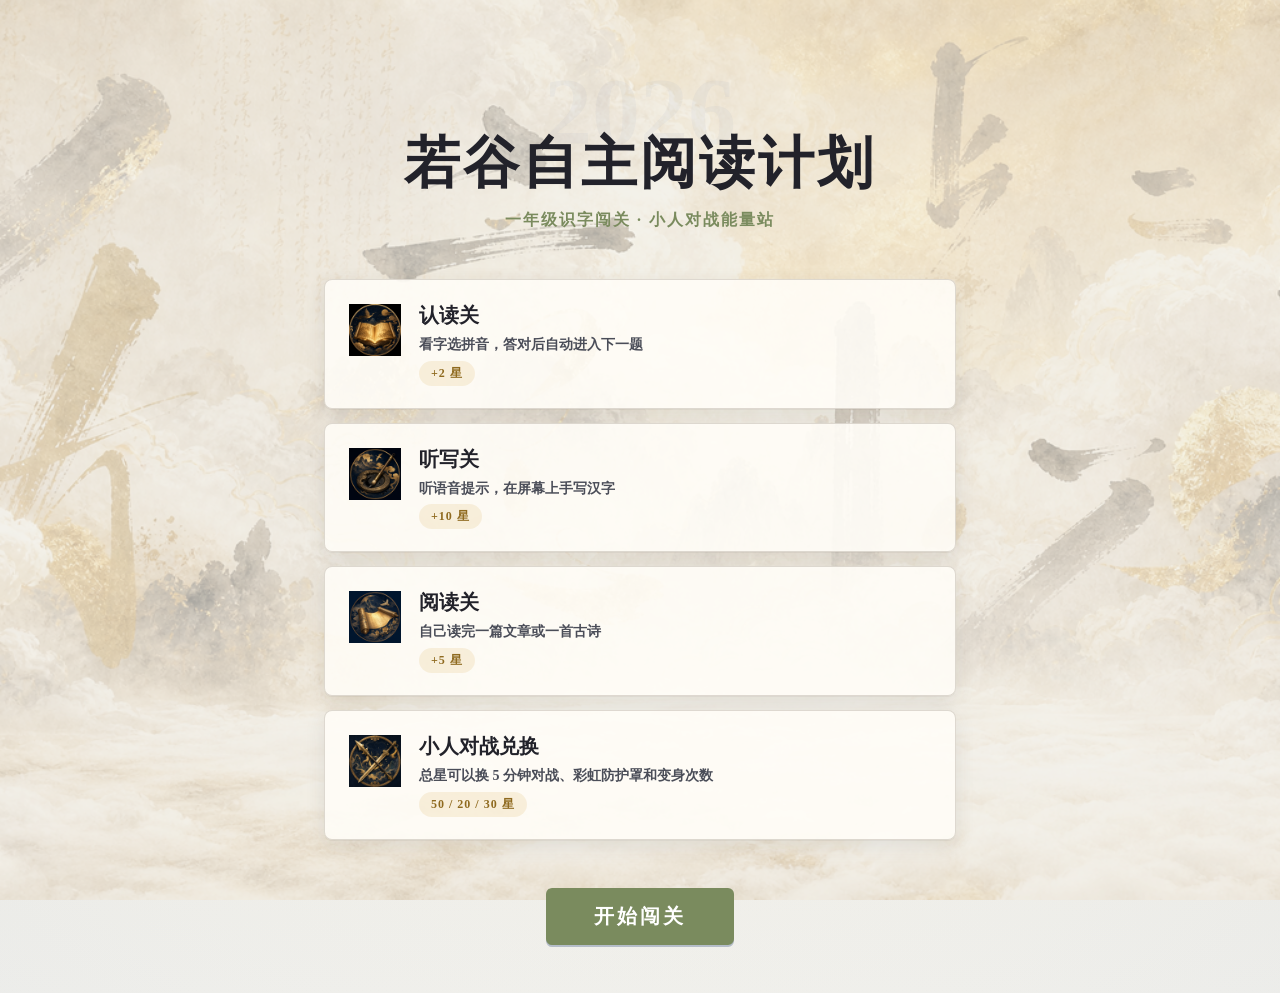
==== commit dfa295b4: "UI polish: replace emoji with AI icons, add dictation pinyin, remove quest-card - Replace landing pa" ====
--- a/index.html
+++ b/index.html
@@ -45,7 +45,7 @@
 
       <section class="module-grid">
         <div class="module-card" data-mode="recognize">
-          <div class="module-icon">&#x1F4D6;</div>
+          <div class="module-icon"><img src="./assets/icons/icon_read.png" alt=""></div>
           <div class="module-card-body">
             <h3>认读关</h3>
             <p>看字选拼音，答对后自动进入下一题</p>
@@ -53,7 +53,7 @@
           </div>
         </div>
         <div class="module-card" data-mode="dictation">
-          <div class="module-icon">&#x270D;</div>
+          <div class="module-icon"><img src="./assets/icons/icon_write.png" alt=""></div>
           <div class="module-card-body">
             <h3>听写关</h3>
             <p>听语音提示，在屏幕上手写汉字</p>
@@ -61,7 +61,7 @@
           </div>
         </div>
         <div class="module-card" data-mode="reading">
-          <div class="module-icon">&#x1F4DC;</div>
+          <div class="module-icon"><img src="./assets/icons/icon_scroll.png" alt=""></div>
           <div class="module-card-body">
             <h3>阅读关</h3>
             <p>自己读完一篇文章或一首古诗</p>
@@ -69,7 +69,7 @@
           </div>
         </div>
         <div class="module-card" onclick="location.href='./若谷冒险游戏/index.html'">
-          <div class="module-icon">&#x1F3AE;</div>
+          <div class="module-icon"><img src="./assets/icons/icon_duel.png" alt=""></div>
           <div class="module-card-body">
             <h3>小人对战兑换</h3>
             <p>总星可以换 5 分钟对战、彩虹防护罩和变身次数</p>
--- a/styles.css
+++ b/styles.css
@@ -974,6 +974,32 @@
 
 .listen-target {
   background: rgba(91, 124, 181, .06);
+  display: flex;
+  flex-direction: column;
+  align-items: center;
+  justify-content: center;
+  gap: 8px;
+  min-height: auto;
+  padding: 16px 24px;
+  font-size: clamp(20px, 4vw, 28px);
+  font-weight: 800;
+  border-radius: 8px;
+  color: var(--ink);
+}
+.speak-icon {
+  width: clamp(48px, 8vw, 64px);
+  height: clamp(48px, 8vw, 64px);
+  object-fit: contain;
+}
+
+.dictation-pinyin {
+  text-align: center;
+  font-family: var(--font-ui);
+  font-size: clamp(28px, 6vw, 48px);
+  color: var(--primary-deep);
+  font-weight: 700;
+  letter-spacing: 2px;
+  margin-top: -8px;
 }
 
 /* ---- Handwrite pad ---- */
@@ -2264,9 +2290,14 @@
 
 .module-icon {
   flex: 0 0 auto;
-  font-size: 40px;
-  line-height: 1;
+  width: 52px;
+  height: 52px;
   margin-top: 2px;
+}
+.module-icon img {
+  width: 100%;
+  height: 100%;
+  object-fit: contain;
 }
 
 .module-card-body {
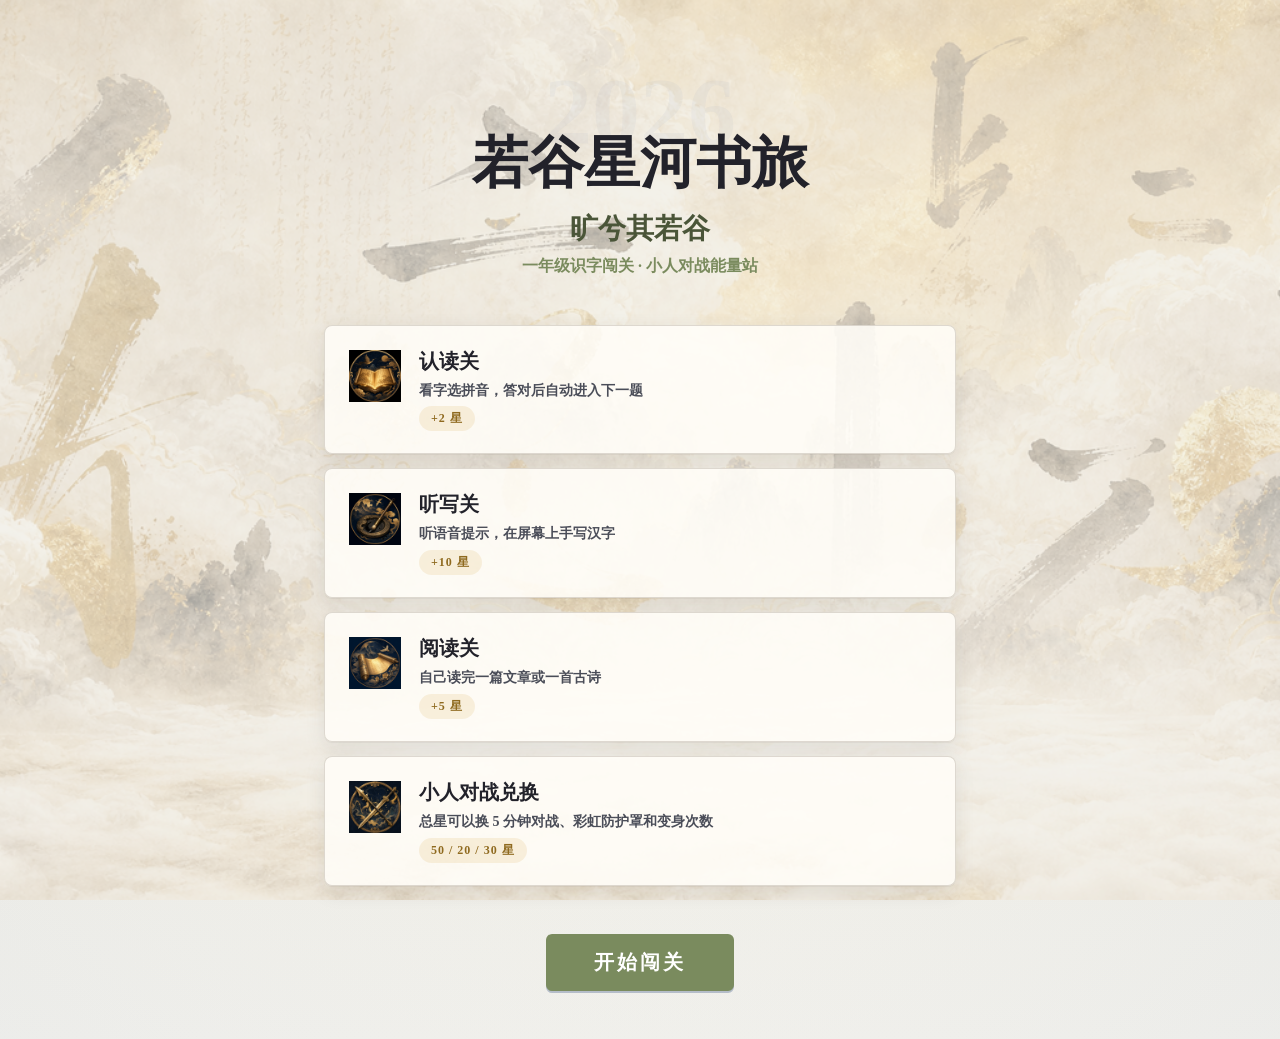
==== commit 54739678: "Rename app to Ruogu star river reading journey" ====
--- a/index.html
+++ b/index.html
@@ -7,8 +7,8 @@
     <meta name="apple-mobile-web-app-capable" content="yes" />
     <meta name="mobile-web-app-capable" content="yes" />
     <meta name="apple-mobile-web-app-status-bar-style" content="black-translucent" />
-    <meta name="apple-mobile-web-app-title" content="自主阅读" />
-    <title>若谷自主阅读计划</title>
+    <meta name="apple-mobile-web-app-title" content="星河书旅" />
+    <title>若谷星河书旅</title>
     <link rel="manifest" href="./manifest.webmanifest" />
     <link rel="apple-touch-icon" href="./icons/icon-180.png" />
     <link rel="stylesheet" href="./styles.css" />
@@ -39,7 +39,8 @@
     <main class="landing-shell">
       <div class="landing-hero">
         <span class="landing-number">2026</span>
-        <h1 class="landing-title">若谷自主阅读计划</h1>
+        <h1 class="landing-title">若谷星河书旅</h1>
+        <p class="landing-tagline">旷兮其若谷</p>
         <p class="landing-sub">一年级识字闯关 · 小人对战能量站</p>
       </div>
 
--- a/styles.css
+++ b/styles.css
@@ -2239,18 +2239,28 @@
   font-family: var(--font-heading);
   font-size: clamp(36px, 7vw, 56px);
   font-weight: 900;
-  letter-spacing: 3px;
+  letter-spacing: 0;
   color: var(--ink);
   line-height: 1.25;
 }
 
+.landing-tagline {
+  margin: 12px 0 0;
+  font-family: var(--font-heading);
+  font-size: clamp(20px, 4vw, 28px);
+  color: var(--primary-deep);
+  font-weight: 700;
+  letter-spacing: 0;
+  line-height: 1.35;
+}
+
 .landing-sub {
-  margin: 12px 0 0;
+  margin: 8px 0 0;
   font-family: var(--font-latin);
   font-size: 16px;
   color: var(--primary);
   font-weight: 700;
-  letter-spacing: 2px;
+  letter-spacing: 0;
 }
 
 /* ---- Module cards ---- */
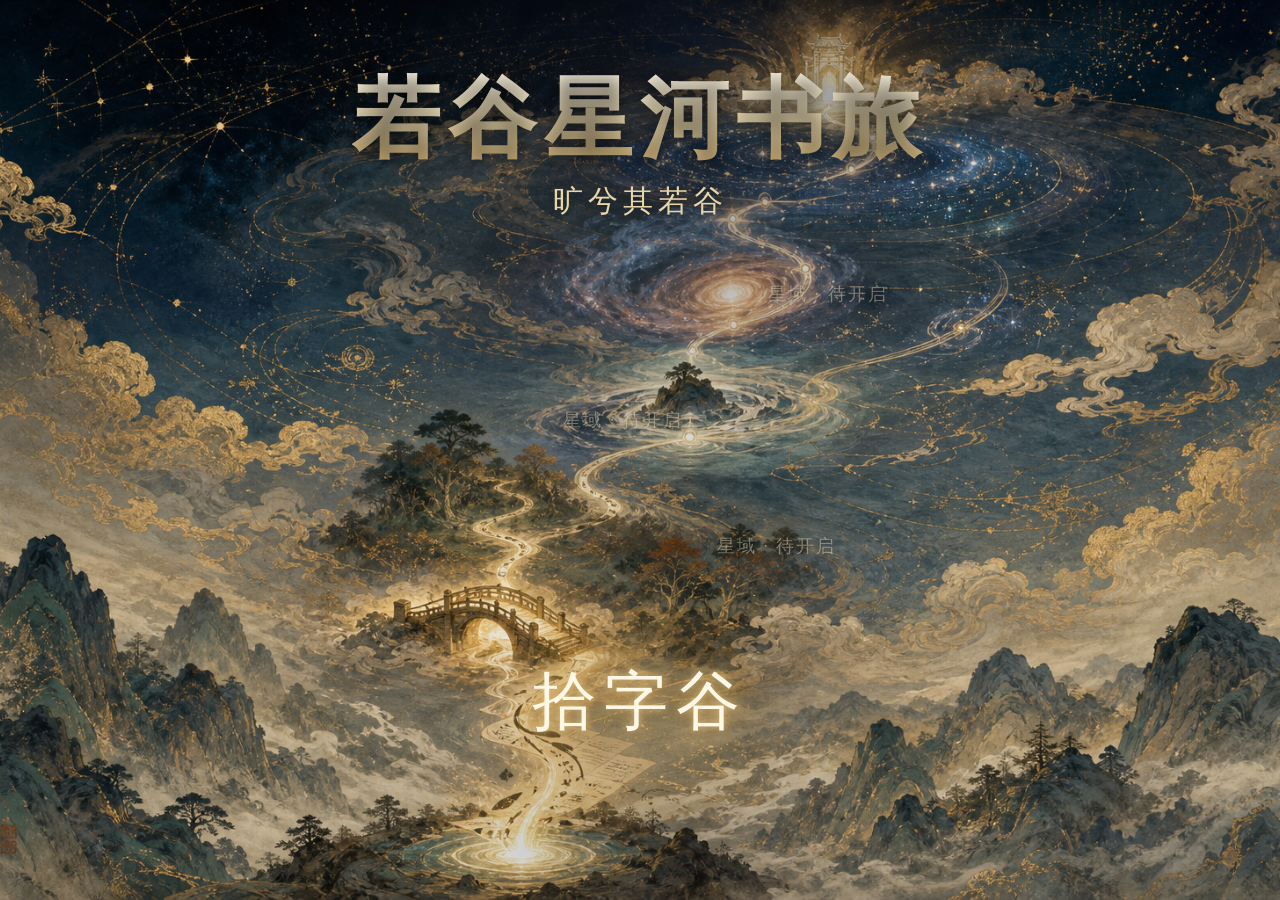
==== commit f24e712b: "Add star-river map homepage with 拾字谷 gate and keep old landing as home.html" ====
--- a/index.html
+++ b/index.html
@@ -3,7 +3,7 @@
   <head>
     <meta charset="UTF-8" />
     <meta name="viewport" content="width=device-width, initial-scale=1, viewport-fit=cover, user-scalable=no" />
-    <meta name="theme-color" content="#2c4a7c" />
+    <meta name="theme-color" content="#0a1020" />
     <meta name="apple-mobile-web-app-capable" content="yes" />
     <meta name="mobile-web-app-capable" content="yes" />
     <meta name="apple-mobile-web-app-status-bar-style" content="black-translucent" />
@@ -13,75 +13,146 @@
     <link rel="apple-touch-icon" href="./icons/icon-180.png" />
     <link rel="stylesheet" href="./styles.css" />
     <style>
-      :root {
-        --primary: #7a8b5e;
-        --primary-deep: #4a5538;
-        --accent: #b8453a;
+      * { box-sizing: border-box; margin: 0; padding: 0; }
+      html, body {
+        height: 100%;
+        font-family: "KaiTi", "STKaiti", "华文楷体", "楷体", "Noto Serif CJK SC", serif;
+        color: #f7f6f2;
+        overflow: hidden;
       }
       .page-bg {
         position: fixed;
         inset: 0;
         z-index: 0;
-        background-size: cover;
-        background-position: center;
-        background-repeat: no-repeat;
+        background: url("./assets/backgrounds/07_reading_galaxy_map.png") center / cover no-repeat;
       }
-      .page-bg::before {
+      .page-bg::after {
         content: "";
         position: absolute;
         inset: 0;
-        background: rgba(244, 242, 237, .62);
+        background:
+          radial-gradient(ellipse at 50% 0%, rgba(10,16,32,0.55) 0%, transparent 45%),
+          radial-gradient(ellipse at 50% 100%, rgba(10,16,32,0.25) 0%, transparent 40%);
+        pointer-events: none;
+      }
+      .map-shell {
+        position: relative;
+        z-index: 1;
+        height: 100%;
+        display: flex;
+        flex-direction: column;
+        align-items: center;
+        padding: 8vh 4vw 0;
+      }
+      .map-title {
+        text-align: center;
+        text-shadow: 0 2px 18px rgba(0,0,0,0.55);
+      }
+      .map-title h1 {
+        font-size: clamp(44px, 9vw, 88px);
+        letter-spacing: 8px;
+        background: linear-gradient(180deg, #fff8e7 0%, #e8d5a8 55%, #c9a86c 100%);
+        -webkit-background-clip: text;
+        -webkit-text-fill-color: transparent;
+      }
+      .map-title p {
+        font-size: clamp(20px, 3.2vw, 30px);
+        margin-top: 12px;
+        color: #e8d5a8;
+        letter-spacing: 5px;
+      }
+
+      /* 拾字谷漂浮入口 */
+      .realm-gate {
+        position: absolute;
+        bottom: 14%;
+        left: 50%;
+        transform: translateX(-50%);
+        text-align: center;
+        cursor: pointer;
+        text-decoration: none;
+        color: inherit;
+        animation: float 3.2s ease-in-out infinite;
+      }
+      .realm-gate .halo {
+        position: absolute;
+        left: 50%;
+        top: 50%;
+        transform: translate(-50%, -50%);
+        width: 160%;
+        height: 180%;
+        border-radius: 50%;
+        background: radial-gradient(circle, rgba(255,220,150,0.24) 0%, rgba(255,200,90,0.09) 45%, transparent 72%);
+        animation: pulse 2.6s ease-in-out infinite;
+        pointer-events: none;
+        z-index: -1;
+      }
+      .realm-gate .name {
+        font-size: clamp(34px, 6vw, 64px);
+        letter-spacing: 8px;
+        color: #fff8e7;
+        text-shadow:
+          0 0 8px rgba(255, 220, 150, 0.95),
+          0 0 24px rgba(255, 200, 90, 0.65),
+          0 0 46px rgba(255, 170, 60, 0.4),
+          0 2px 12px rgba(0,0,0,0.55);
+      }
+      .realm-gate .hint {
+        margin-top: 8px;
+        font-size: clamp(12px, 1.8vw, 16px);
+        color: rgba(240, 228, 198, 0.7);
+        letter-spacing: 2px;
+        opacity: 0;
+        transform: translateY(-4px);
+        transition: all 0.35s ease;
+        text-shadow: 0 1px 6px rgba(0,0,0,0.5);
+      }
+      .realm-gate:hover .hint,
+      .realm-gate:active .hint {
+        opacity: 1;
+        transform: translateY(0);
+      }
+
+      /* 未开启星域占位 */
+      .locked-star {
+        position: absolute;
+        font-size: clamp(13px, 1.9vw, 18px);
+        color: rgba(240, 228, 198, 0.42);
+        letter-spacing: 2px;
+        text-shadow: 0 1px 6px rgba(0,0,0,0.5);
+        pointer-events: none;
+      }
+      .locked-star.s1 { bottom: 38%; left: 56%; }
+      .locked-star.s2 { bottom: 52%; left: 44%; }
+      .locked-star.s3 { bottom: 66%; left: 60%; }
+
+      @keyframes float {
+        0%, 100% { transform: translate(-50%, 0); }
+        50% { transform: translate(-50%, -10px); }
+      }
+      @keyframes pulse {
+        0%, 100% { opacity: 0.55; transform: translate(-50%, -50%) scale(1); }
+        50% { opacity: 1; transform: translate(-50%, -50%) scale(1.1); }
       }
     </style>
   </head>
   <body>
-    <div class="page-bg" style="background-image: url('./assets/backgrounds/06_cloud_characters.png');"></div>
-    <main class="landing-shell">
-      <div class="landing-hero">
-        <span class="landing-number">2026</span>
-        <h1 class="landing-title">若谷星河书旅</h1>
-        <p class="landing-tagline">旷兮其若谷</p>
-        <p class="landing-sub">一年级识字闯关 · 小人对战能量站</p>
-      </div>
+    <div class="page-bg"></div>
+    <main class="map-shell">
+      <header class="map-title">
+        <h1>若谷星河书旅</h1>
+        <p>旷兮其若谷</p>
+      </header>
 
-      <section class="module-grid">
-        <div class="module-card" data-mode="recognize">
-          <div class="module-icon"><img src="./assets/icons/icon_read.png" alt=""></div>
-          <div class="module-card-body">
-            <h3>认读关</h3>
-            <p>看字选拼音，答对后自动进入下一题</p>
-            <span class="module-stars">+2 星</span>
-          </div>
-        </div>
-        <div class="module-card" data-mode="dictation">
-          <div class="module-icon"><img src="./assets/icons/icon_write.png" alt=""></div>
-          <div class="module-card-body">
-            <h3>听写关</h3>
-            <p>听语音提示，在屏幕上手写汉字</p>
-            <span class="module-stars">+10 星</span>
-          </div>
-        </div>
-        <div class="module-card" data-mode="reading">
-          <div class="module-icon"><img src="./assets/icons/icon_scroll.png" alt=""></div>
-          <div class="module-card-body">
-            <h3>阅读关</h3>
-            <p>自己读完一篇文章或一首古诗</p>
-            <span class="module-stars">+5 星</span>
-          </div>
-        </div>
-        <div class="module-card" onclick="location.href='./若谷冒险游戏/index.html'">
-          <div class="module-icon"><img src="./assets/icons/icon_duel.png" alt=""></div>
-          <div class="module-card-body">
-            <h3>小人对战兑换</h3>
-            <p>总星可以换 5 分钟对战、彩虹防护罩和变身次数</p>
-            <span class="module-stars">50 / 20 / 30 星</span>
-          </div>
-        </div>
-      </section>
+      <a class="realm-gate" href="./home.html" aria-label="进入拾字谷">
+        <span class="halo"></span>
+        <div class="name">拾字谷</div>
+        <div class="hint">点击进入</div>
+      </a>
 
-      <div class="landing-cta">
-        <a class="landing-button" href="./game.html">开始闯关</a>
-      </div>
+      <span class="locked-star s1">星域 · 待开启</span>
+      <span class="locked-star s2">星域 · 待开启</span>
+      <span class="locked-star s3">星域 · 待开启</span>
     </main>
   </body>
 </html>
--- a/styles.css
+++ b/styles.css
@@ -990,6 +990,8 @@
   width: clamp(48px, 8vw, 64px);
   height: clamp(48px, 8vw, 64px);
   object-fit: contain;
+  border-radius: 50%;
+  display: block;
 }
 
 .dictation-pinyin {
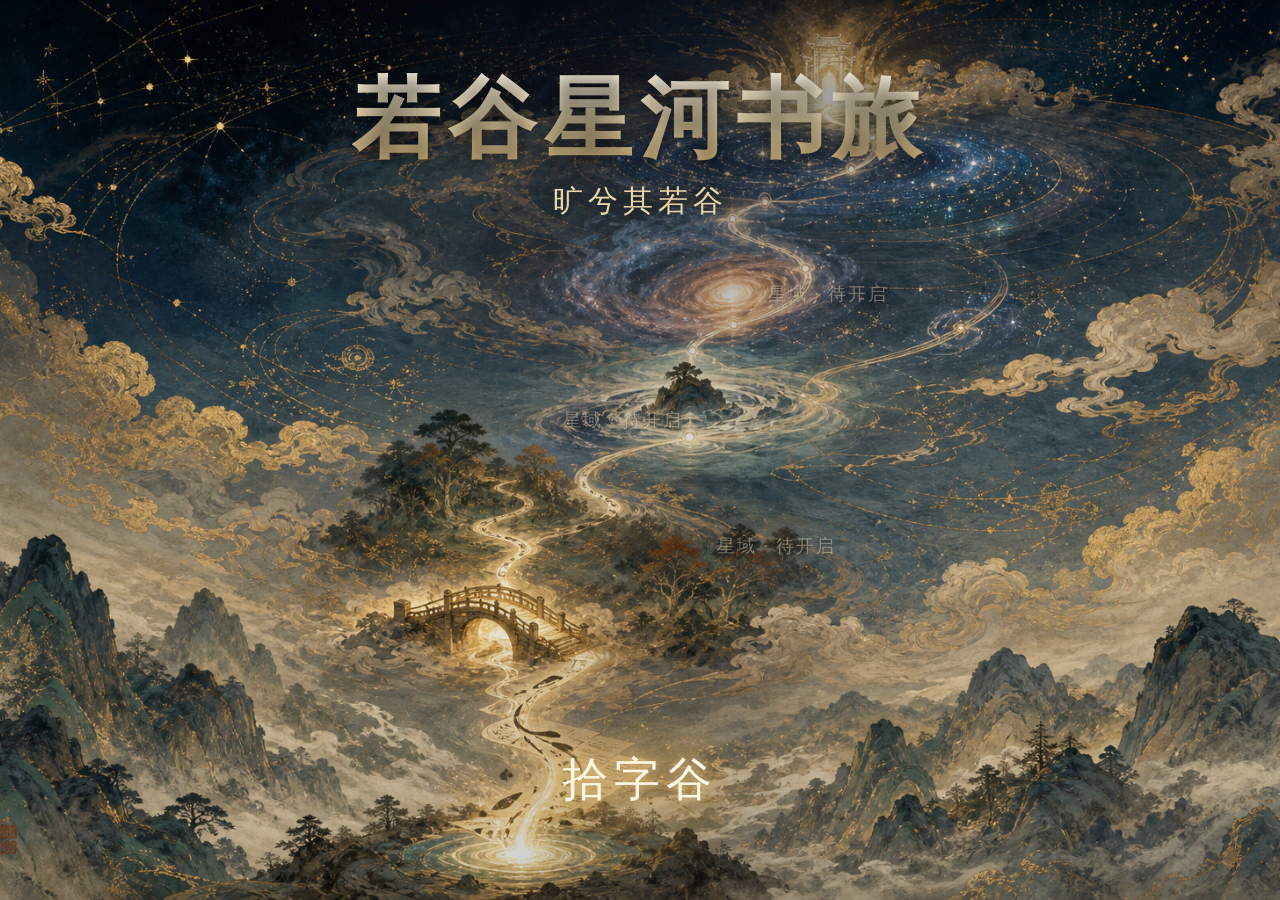
==== commit bb27966c: "Adjust 拾字谷 label: glowing text, smaller size, lower position" ====
--- a/index.html
+++ b/index.html
@@ -65,7 +65,7 @@
       /* 拾字谷漂浮入口 */
       .realm-gate {
         position: absolute;
-        bottom: 14%;
+        bottom: 7%;
         left: 50%;
         transform: translateX(-50%);
         text-align: center;
@@ -88,8 +88,8 @@
         z-index: -1;
       }
       .realm-gate .name {
-        font-size: clamp(34px, 6vw, 64px);
-        letter-spacing: 8px;
+        font-size: clamp(26px, 4.5vw, 46px);
+        letter-spacing: 6px;
         color: #fff8e7;
         text-shadow:
           0 0 8px rgba(255, 220, 150, 0.95),
@@ -99,8 +99,8 @@
       }
       .realm-gate .hint {
         margin-top: 8px;
-        font-size: clamp(12px, 1.8vw, 16px);
-        color: rgba(240, 228, 198, 0.7);
+        font-size: clamp(11px, 1.6vw, 14px);
+        color: rgba(240, 228, 198, 0.75);
         letter-spacing: 2px;
         opacity: 0;
         transform: translateY(-4px);
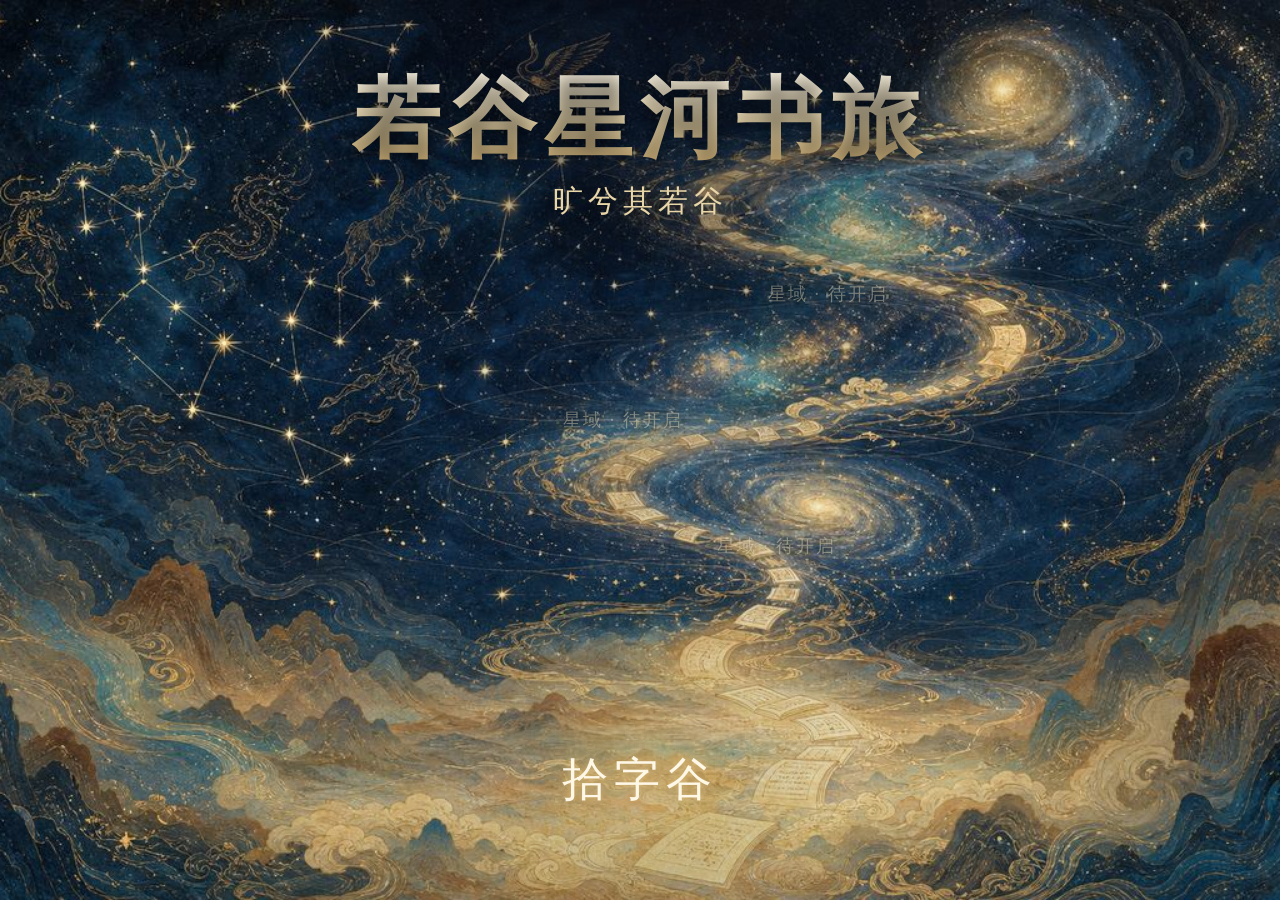
==== commit 252ce5cd: "Fix mobile backgrounds and duel navigation" ====
--- a/index.html
+++ b/index.html
@@ -24,7 +24,11 @@
         position: fixed;
         inset: 0;
         z-index: 0;
-        background: url("./assets/backgrounds/07_reading_galaxy_map.png") center / cover no-repeat;
+        background-color: #0a1020;
+        background-image: url("./assets/backgrounds/07_reading_galaxy_map_mobile.jpg");
+        background-position: center;
+        background-size: cover;
+        background-repeat: no-repeat;
       }
       .page-bg::after {
         content: "";
--- a/styles.css
+++ b/styles.css
@@ -2041,9 +2041,9 @@
 }
 
 .weapon-icon.weapon-img img {
-  width: 100%;
-  height: 100%;
-  object-fit: cover;
+  width: 92%;
+  height: 92%;
+  object-fit: contain;
   display: block;
 }
 
@@ -2055,8 +2055,7 @@
 .weapon-silhouette img {
   width: 92%;
   height: 92%;
-  object-fit: cover;
-  border-radius: 50%;
+  object-fit: contain;
   display: block;
 }
 
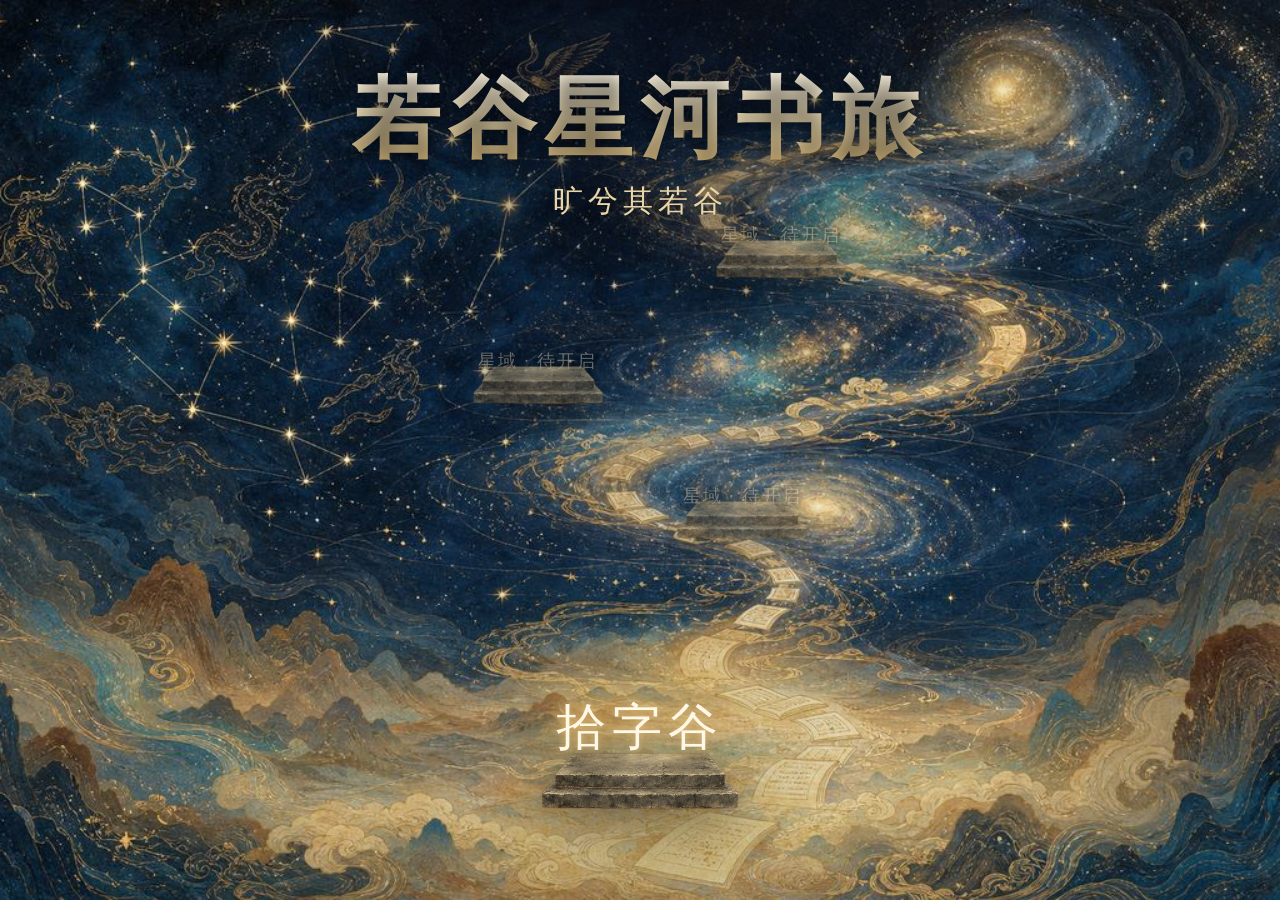
==== commit f81cae48: "首页拾字谷与三星域加漂浮石阶台基，字立台面同浮 - 新增暖调古朴石阶台基 pedestal_shizigu.png（透明底，与星图同源） - 拾字谷标题立于石阶上，与文字一同漂浮 - 三个星域·待开启" ====
--- a/index.html
+++ b/index.html
@@ -92,7 +92,9 @@
         z-index: -1;
       }
       .realm-gate .name {
-        font-size: clamp(26px, 4.5vw, 46px);
+        position: relative;
+        z-index: 2;
+        font-size: clamp(28px, 5vw, 50px);
         letter-spacing: 6px;
         color: #fff8e7;
         text-shadow:
@@ -100,6 +102,17 @@
           0 0 24px rgba(255, 200, 90, 0.65),
           0 0 46px rgba(255, 170, 60, 0.4),
           0 2px 12px rgba(0,0,0,0.55);
+      }
+      /* 漂浮的石阶台基，字站在台面上，与字一同漂浮 */
+      .realm-gate .pedestal {
+        position: relative;
+        z-index: 1;
+        display: block;
+        width: clamp(150px, 30vw, 200px);
+        height: auto;
+        margin: -0.62em auto 0;
+        filter: drop-shadow(0 12px 26px rgba(0, 0, 0, 0.45));
+        pointer-events: none;
       }
       .realm-gate .hint {
         margin-top: 8px;
@@ -117,18 +130,34 @@
         transform: translateY(0);
       }
 
-      /* 未开启星域占位 */
+      /* 未开启星域占位：文字 + 同款小台阶 */
       .locked-star {
         position: absolute;
+        display: flex;
+        flex-direction: column;
+        align-items: center;
+        transform: translateX(-50%);
+        text-align: center;
+        pointer-events: none;
+        animation: float 3.6s ease-in-out infinite;
+      }
+      .locked-star .lock-name {
         font-size: clamp(13px, 1.9vw, 18px);
         color: rgba(240, 228, 198, 0.42);
         letter-spacing: 2px;
         text-shadow: 0 1px 6px rgba(0,0,0,0.5);
-        pointer-events: none;
-      }
-      .locked-star.s1 { bottom: 38%; left: 56%; }
-      .locked-star.s2 { bottom: 52%; left: 44%; }
-      .locked-star.s3 { bottom: 66%; left: 60%; }
+      }
+      .locked-star .lock-step {
+        display: block;
+        width: clamp(96px, 19vw, 132px);
+        height: auto;
+        margin-top: -0.5em;
+        opacity: 0.72;
+        filter: drop-shadow(0 8px 18px rgba(0, 0, 0, 0.4));
+      }
+      .locked-star.s1 { bottom: 40%; left: 58%; animation-delay: 0.6s; }
+      .locked-star.s2 { bottom: 55%; left: 42%; animation-delay: 1.4s; }
+      .locked-star.s3 { bottom: 69%; left: 61%; animation-delay: 2.1s; }
 
       @keyframes float {
         0%, 100% { transform: translate(-50%, 0); }
@@ -151,12 +180,22 @@
       <a class="realm-gate" href="./home.html" aria-label="进入拾字谷">
         <span class="halo"></span>
         <div class="name">拾字谷</div>
+        <img class="pedestal" src="./assets/backgrounds/pedestal_shizigu.png" alt="" />
         <div class="hint">点击进入</div>
       </a>
 
-      <span class="locked-star s1">星域 · 待开启</span>
-      <span class="locked-star s2">星域 · 待开启</span>
-      <span class="locked-star s3">星域 · 待开启</span>
+      <span class="locked-star s1">
+        <span class="lock-name">星域 · 待开启</span>
+        <img class="lock-step" src="./assets/backgrounds/pedestal_shizigu.png" alt="" />
+      </span>
+      <span class="locked-star s2">
+        <span class="lock-name">星域 · 待开启</span>
+        <img class="lock-step" src="./assets/backgrounds/pedestal_shizigu.png" alt="" />
+      </span>
+      <span class="locked-star s3">
+        <span class="lock-name">星域 · 待开启</span>
+        <img class="lock-step" src="./assets/backgrounds/pedestal_shizigu.png" alt="" />
+      </span>
     </main>
   </body>
 </html>
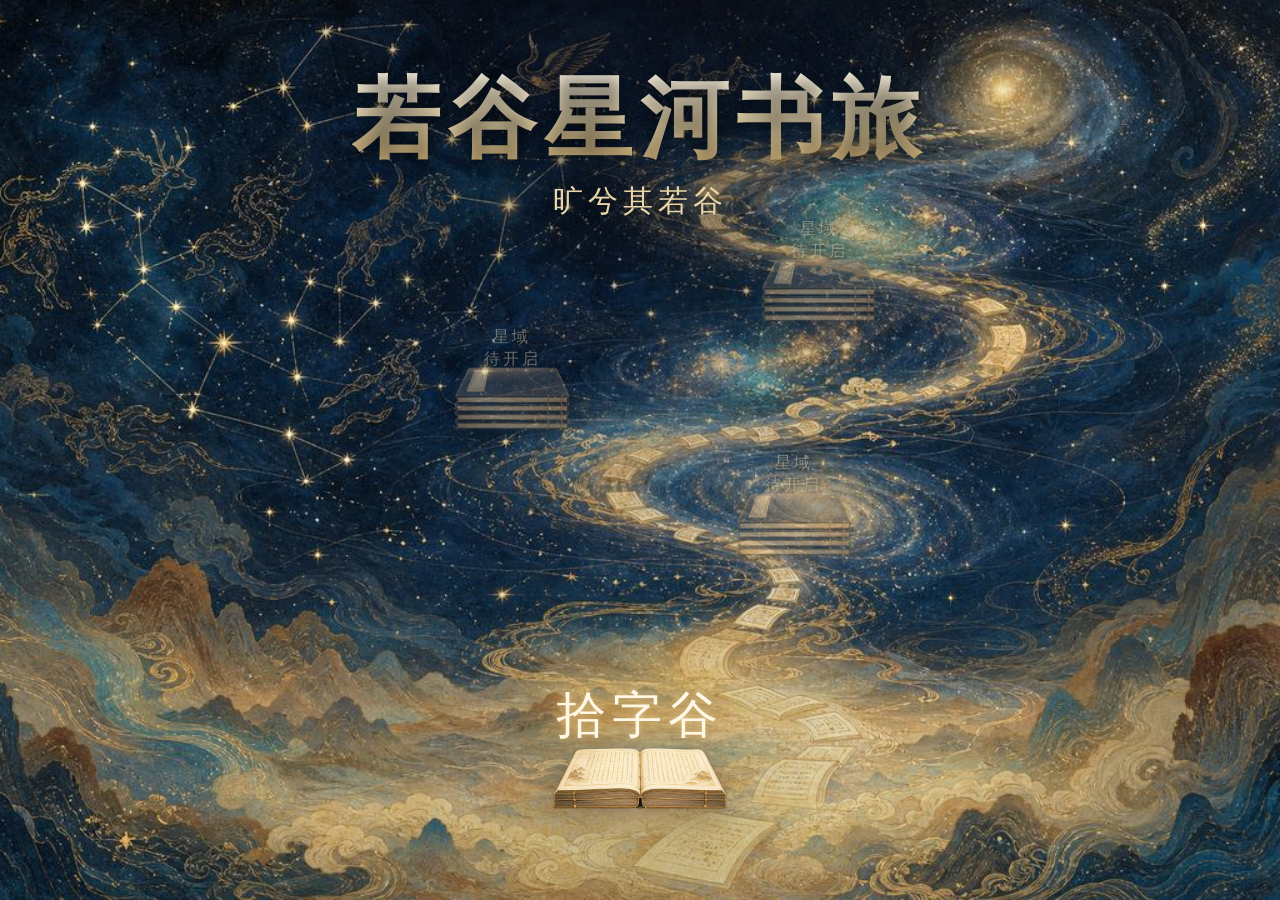
==== commit 3209389e: "首页台基改为中国线装古书：拾字谷平摊书、星域叠书台 - 拾字谷台基换成摊开的线装古书，与背景书页路同源，尺寸收至与标题相当 - 三个待开启星域改用靛蓝金叠书台，色调贴合星河背景 - 星域文字改为「星域" ====
--- a/index.html
+++ b/index.html
@@ -103,16 +103,36 @@
           0 0 46px rgba(255, 170, 60, 0.4),
           0 2px 12px rgba(0,0,0,0.55);
       }
-      /* 漂浮的石阶台基，字站在台面上，与字一同漂浮 */
+      /* 拾字谷台基 = 平摊书，宽度≈「拾字谷」三字宽 */
       .realm-gate .pedestal {
         position: relative;
         z-index: 1;
         display: block;
-        width: clamp(150px, 30vw, 200px);
-        height: auto;
-        margin: -0.62em auto 0;
-        filter: drop-shadow(0 12px 26px rgba(0, 0, 0, 0.45));
-        pointer-events: none;
+        width: clamp(130px, 27vw, 178px);
+        aspect-ratio: 760 / 277;
+        margin: -0.15em auto 0;
+        background: url("./assets/backgrounds/pedestal_book_flat.png") center bottom / contain no-repeat;
+        filter: drop-shadow(0 8px 18px rgba(20, 24, 48, 0.42));
+        pointer-events: none;
+      }
+      /* 书页底下一层暖金柔光，把书页轻轻托起（不烧进图，纯CSS可调） */
+      .realm-gate .pedestal-glow {
+        position: absolute;
+        left: 50%;
+        bottom: 4%;
+        transform: translateX(-50%);
+        width: clamp(120px, 25vw, 165px);
+        height: 34px;
+        border-radius: 50%;
+        background: radial-gradient(ellipse at center,
+          rgba(255, 224, 160, 0.55) 0%,
+          rgba(255, 205, 110, 0.28) 38%,
+          rgba(255, 190, 90, 0.10) 62%,
+          transparent 78%);
+        filter: blur(7px);
+        z-index: 0;
+        pointer-events: none;
+        animation: glowPulse 3.2s ease-in-out infinite;
       }
       .realm-gate .hint {
         margin-top: 8px;
@@ -142,22 +162,25 @@
         animation: float 3.6s ease-in-out infinite;
       }
       .locked-star .lock-name {
-        font-size: clamp(13px, 1.9vw, 18px);
+        font-size: clamp(12px, 1.7vw, 16px);
+        line-height: 1.35;
         color: rgba(240, 228, 198, 0.42);
-        letter-spacing: 2px;
+        letter-spacing: 3px;
         text-shadow: 0 1px 6px rgba(0,0,0,0.5);
       }
+      /* 星域占位台基 = 叠书台 */
       .locked-star .lock-step {
         display: block;
-        width: clamp(96px, 19vw, 132px);
-        height: auto;
-        margin-top: -0.5em;
-        opacity: 0.72;
-        filter: drop-shadow(0 8px 18px rgba(0, 0, 0, 0.4));
-      }
-      .locked-star.s1 { bottom: 40%; left: 58%; animation-delay: 0.6s; }
-      .locked-star.s2 { bottom: 55%; left: 42%; animation-delay: 1.4s; }
-      .locked-star.s3 { bottom: 69%; left: 61%; animation-delay: 2.1s; }
+        width: clamp(84px, 17vw, 118px);
+        aspect-ratio: 760 / 424;
+        margin-top: -0.2em;
+        background: url("./assets/backgrounds/pedestal_book_stack.png") center bottom / contain no-repeat;
+        opacity: 0.5;
+        filter: drop-shadow(0 6px 14px rgba(20, 24, 48, 0.3)) saturate(0.75);
+      }
+      .locked-star.s1 { bottom: 38%; left: 62%; animation-delay: 0.6s; }
+      .locked-star.s2 { bottom: 52%; left: 40%; animation-delay: 1.4s; }
+      .locked-star.s3 { bottom: 64%; left: 64%; animation-delay: 2.1s; }
 
       @keyframes float {
         0%, 100% { transform: translate(-50%, 0); }
@@ -166,6 +189,10 @@
       @keyframes pulse {
         0%, 100% { opacity: 0.55; transform: translate(-50%, -50%) scale(1); }
         50% { opacity: 1; transform: translate(-50%, -50%) scale(1.1); }
+      }
+      @keyframes glowPulse {
+        0%, 100% { opacity: 0.7; transform: translateX(-50%) scale(0.94); }
+        50% { opacity: 1; transform: translateX(-50%) scale(1.06); }
       }
     </style>
   </head>
@@ -179,22 +206,23 @@
 
       <a class="realm-gate" href="./home.html" aria-label="进入拾字谷">
         <span class="halo"></span>
+        <span class="pedestal-glow"></span>
         <div class="name">拾字谷</div>
-        <img class="pedestal" src="./assets/backgrounds/pedestal_shizigu.png" alt="" />
+        <span class="pedestal"></span>
         <div class="hint">点击进入</div>
       </a>
 
       <span class="locked-star s1">
-        <span class="lock-name">星域 · 待开启</span>
-        <img class="lock-step" src="./assets/backgrounds/pedestal_shizigu.png" alt="" />
+        <span class="lock-name">星域<br>待开启</span>
+        <span class="lock-step"></span>
       </span>
       <span class="locked-star s2">
-        <span class="lock-name">星域 · 待开启</span>
-        <img class="lock-step" src="./assets/backgrounds/pedestal_shizigu.png" alt="" />
+        <span class="lock-name">星域<br>待开启</span>
+        <span class="lock-step"></span>
       </span>
       <span class="locked-star s3">
-        <span class="lock-name">星域 · 待开启</span>
-        <img class="lock-step" src="./assets/backgrounds/pedestal_shizigu.png" alt="" />
+        <span class="lock-name">星域<br>待开启</span>
+        <span class="lock-step"></span>
       </span>
     </main>
   </body>
